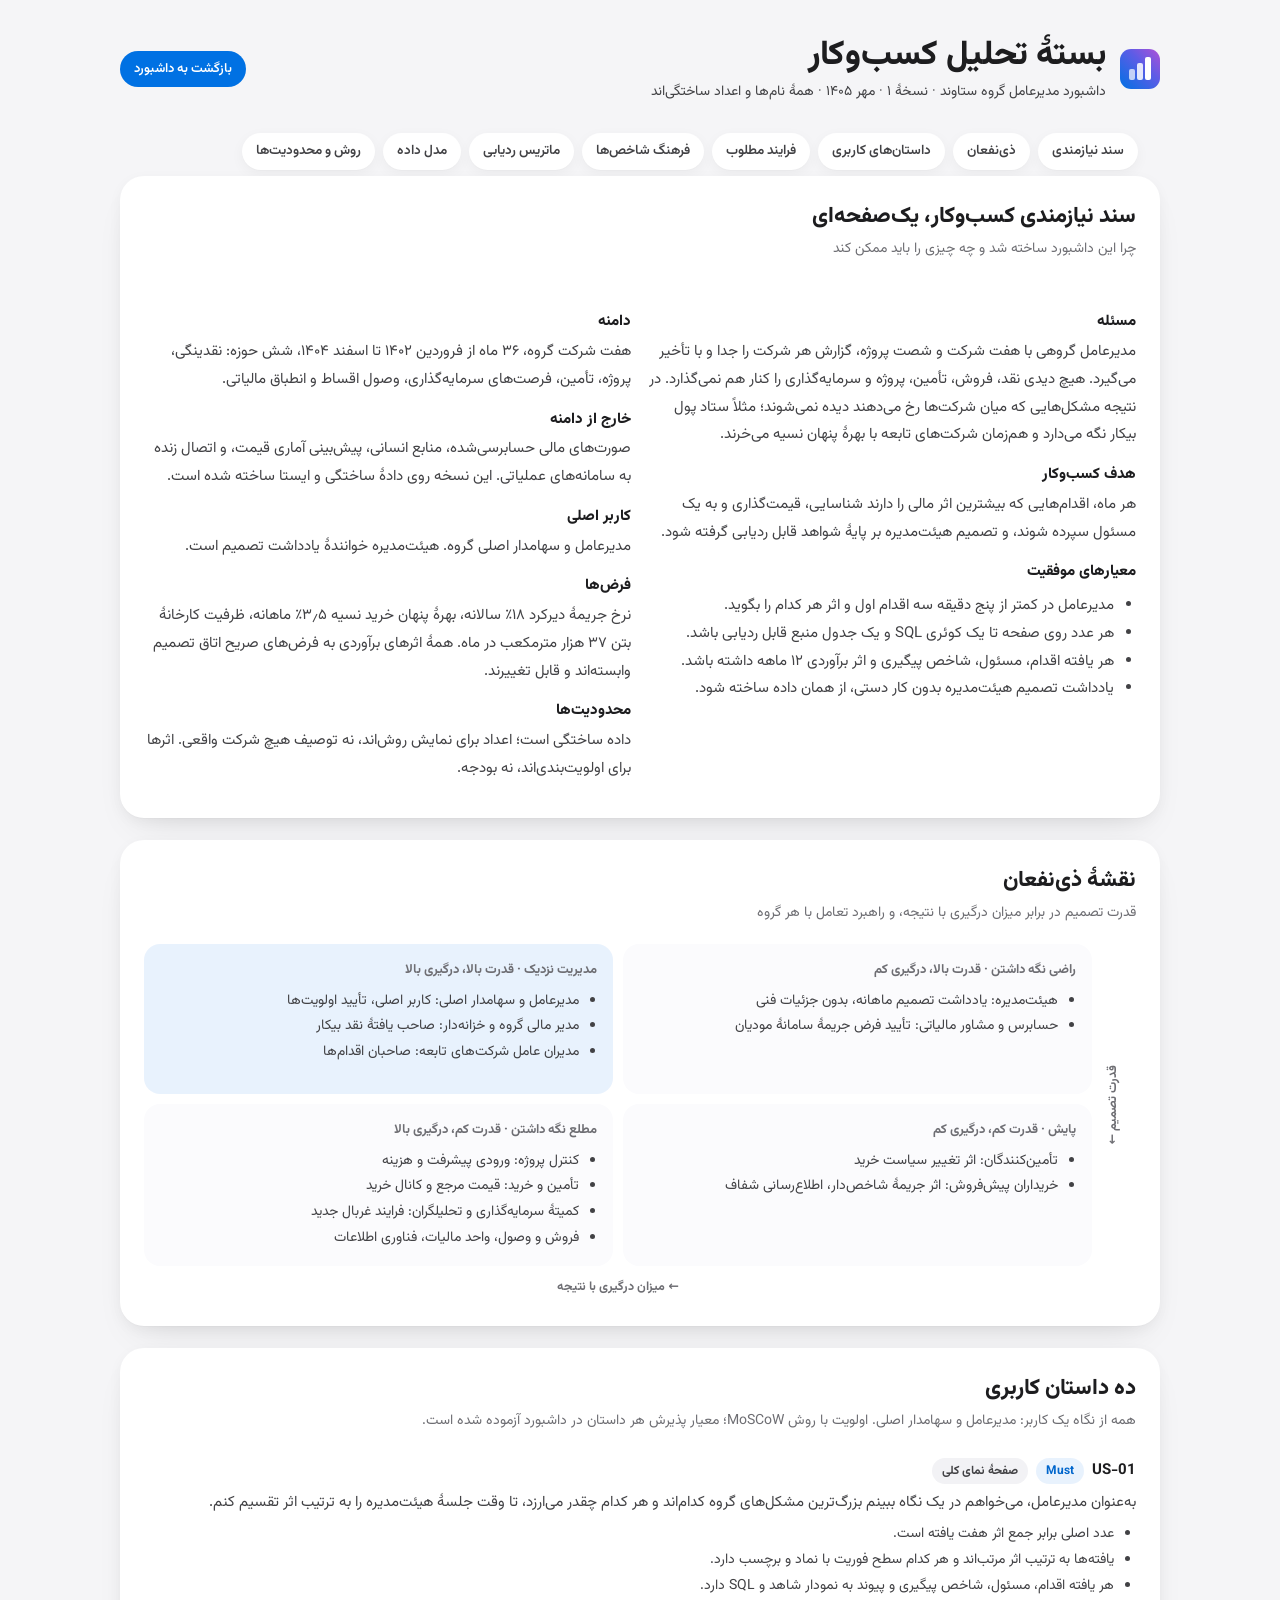
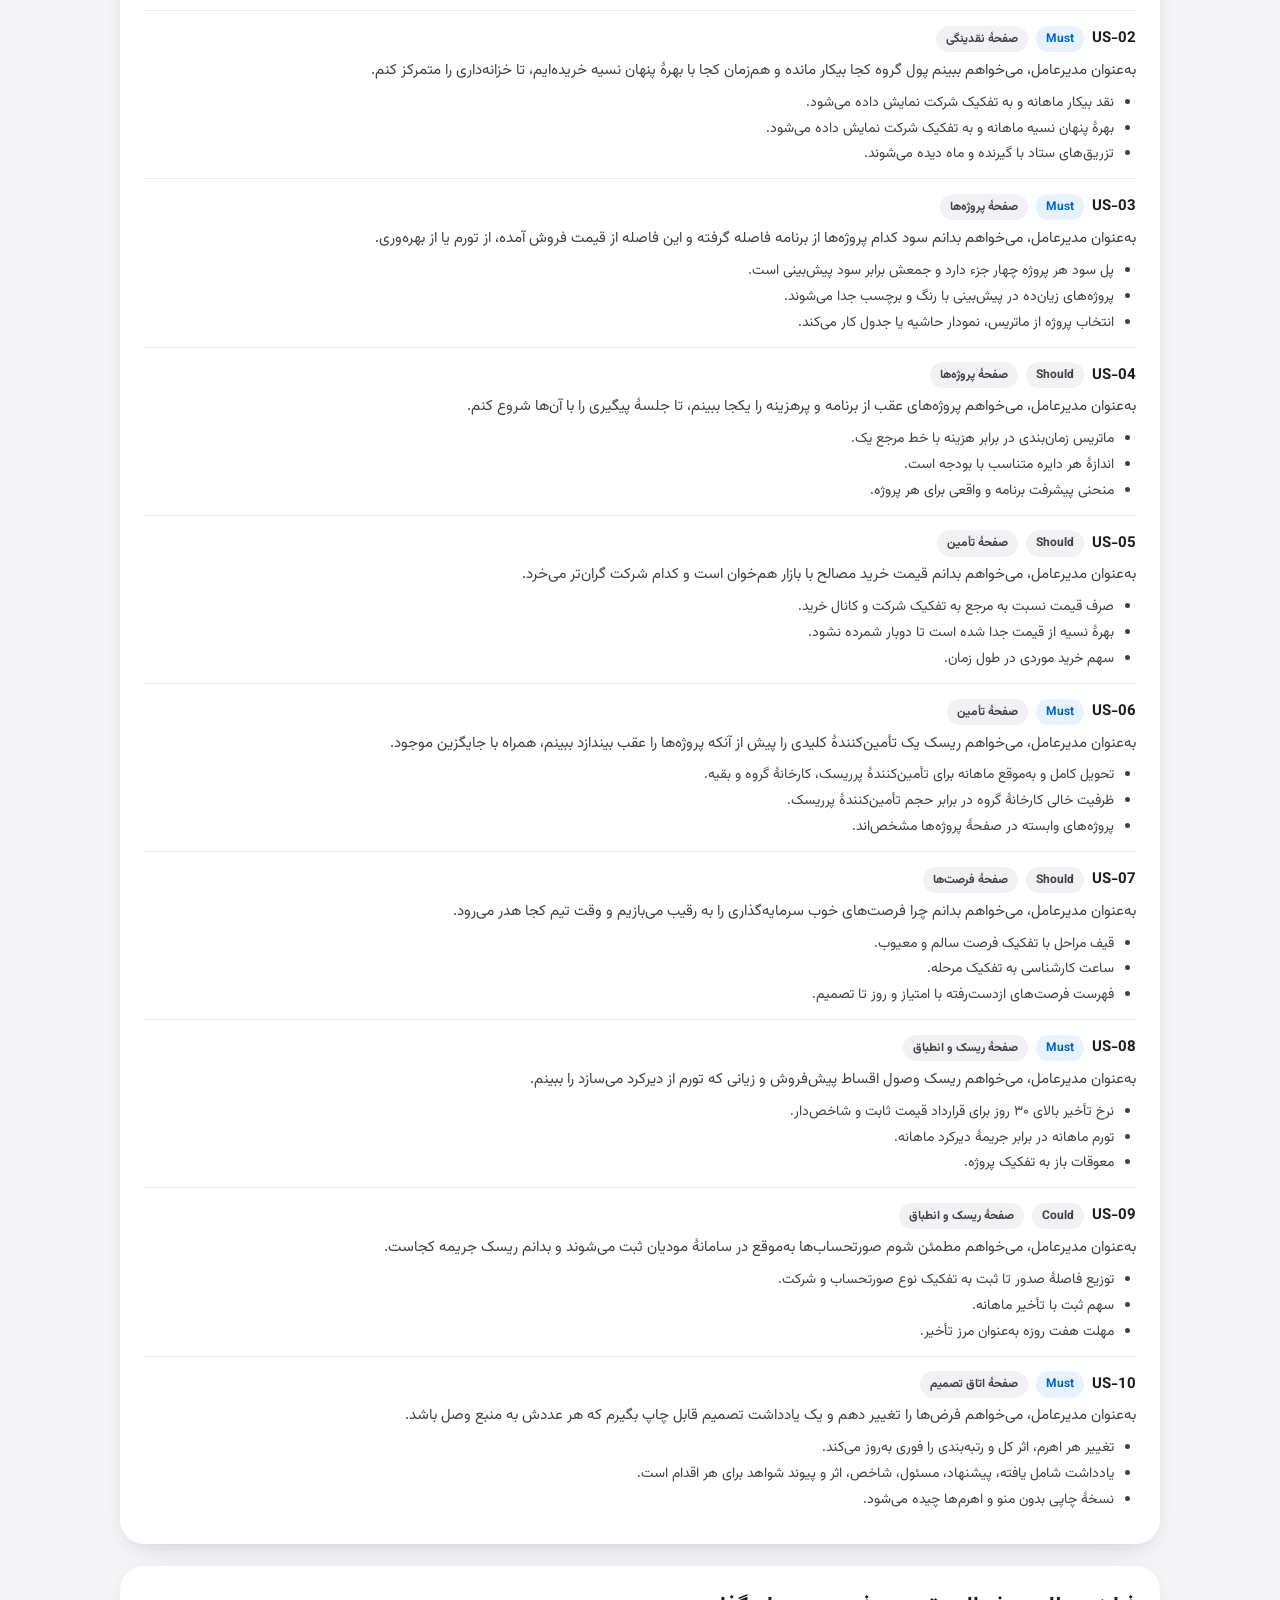
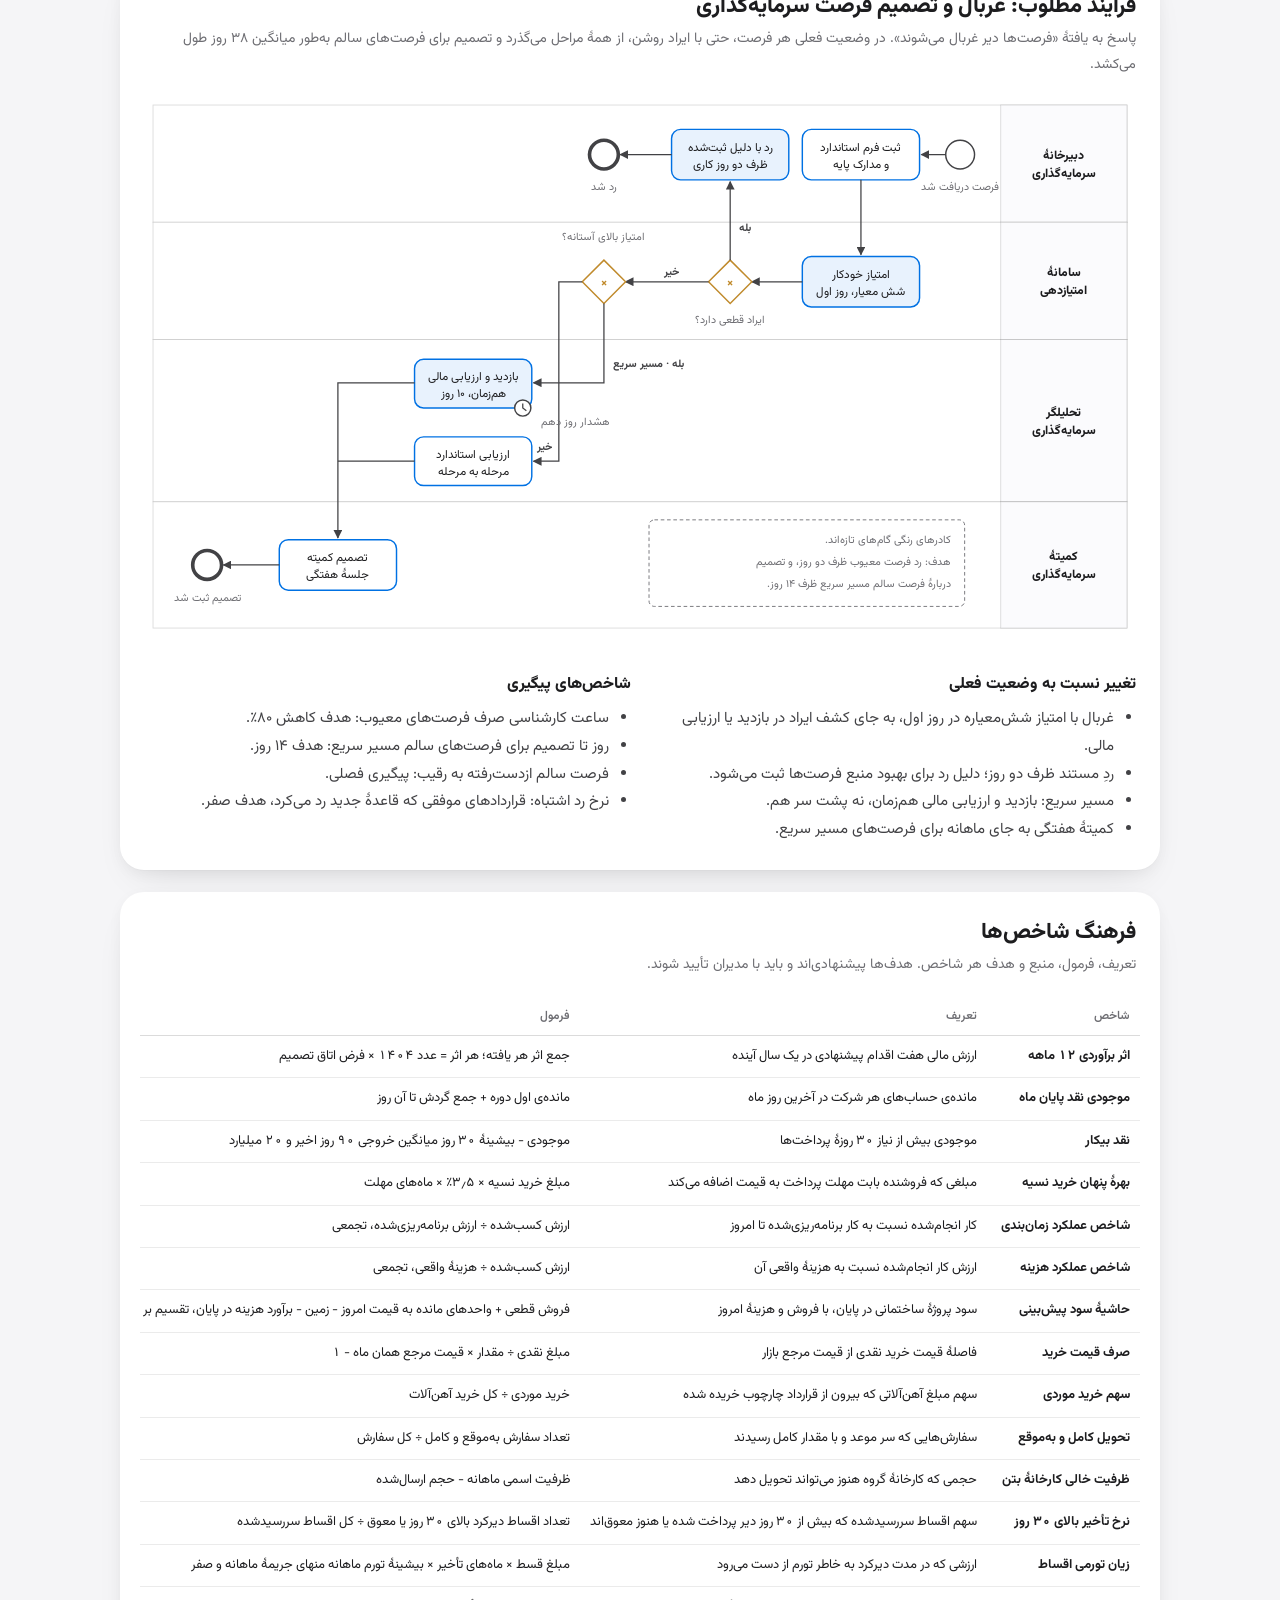
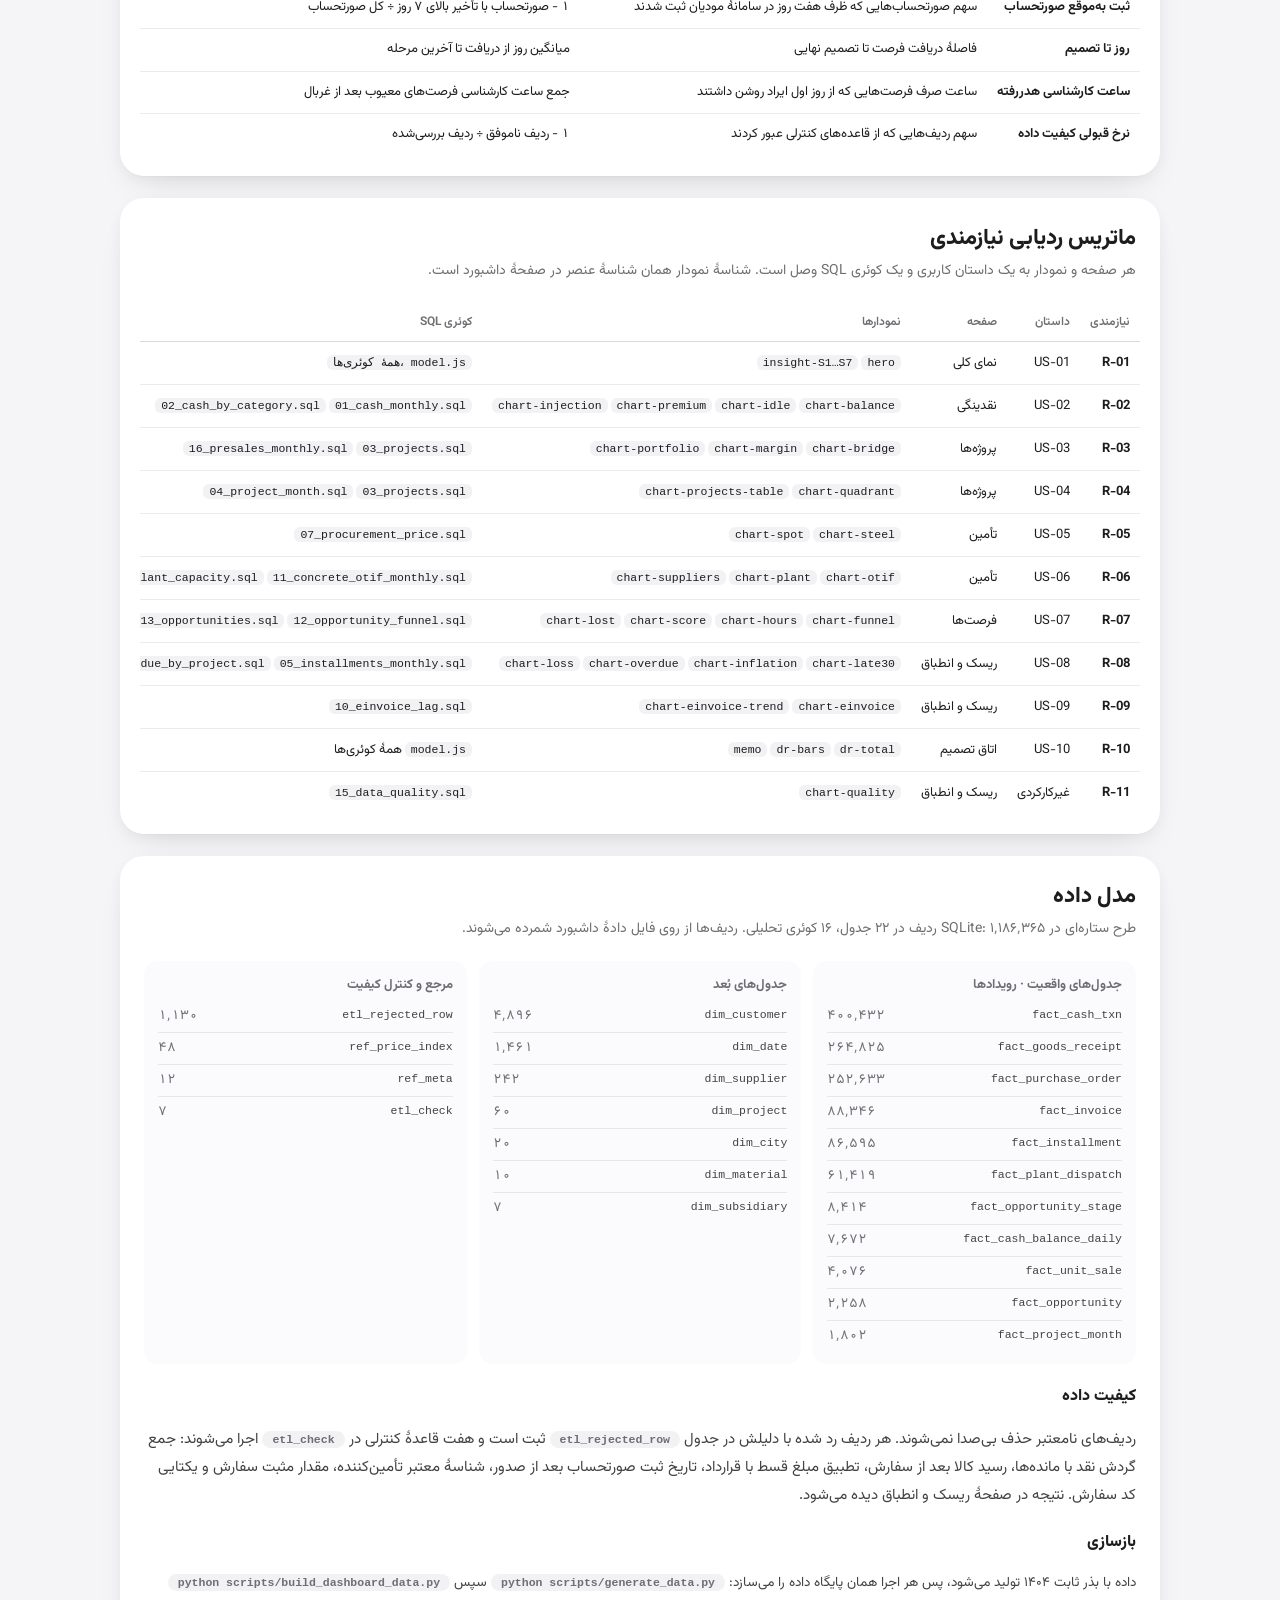
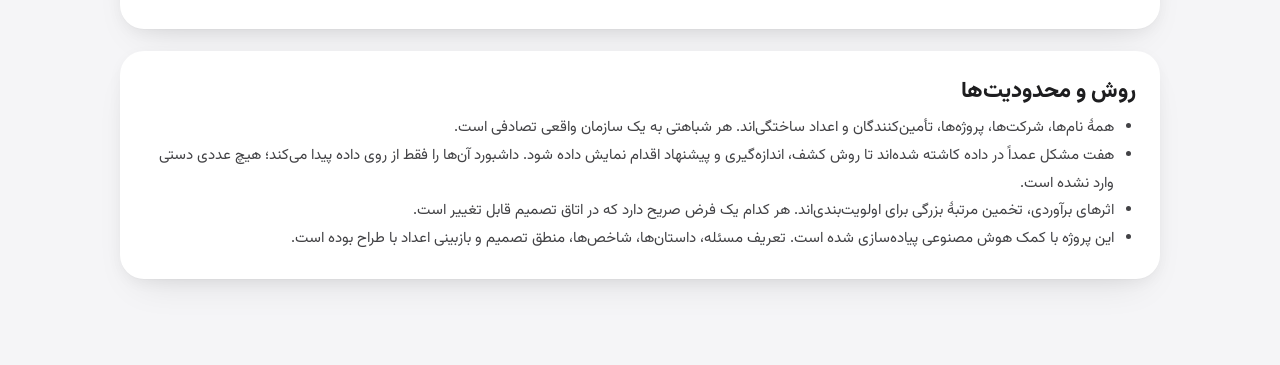
==== docs/index.html @ 2791434b "Add the Setavand CEO decision dashboard, BA pack and data pipeline A Persian executive dashboard for" ====
<!doctype html>
<html lang="fa" dir="rtl">
<head>
  <meta charset="utf-8">
  <meta name="viewport" content="width=device-width, initial-scale=1, viewport-fit=cover">
  <title>بستهٔ تحلیل کسب‌وکار ستاوند</title>
  <meta name="description" content="سند نیازمندی، نقشهٔ ذی‌نفعان، داستان‌های کاربری، فرایند مطلوب، فرهنگ شاخص‌ها و ماتریس ردیابی داشبورد مدیرعامل ستاوند. همهٔ داده‌ها ساختگی‌اند.">
  <link rel="icon" href="../assets/img/mark.svg" type="image/svg+xml">
  <link rel="preload" href="../assets/fonts/Vazirmatn.woff2" as="font" type="font/woff2" crossorigin>
  <link rel="stylesheet" href="../assets/css/app.css">
  <script>
    try { var t = localStorage.getItem("setavand-theme"); if (t === "light" || t === "dark") document.documentElement.setAttribute("data-theme", t); } catch (e) {}
  </script>
  <style>
    .doc { max-width: 1080px; margin: 0 auto; padding: 32px 20px 64px; }
    .doc-top { display: flex; align-items: center; gap: 14px; margin-bottom: 28px; }
    .doc-top .brand-mark { width: 40px; height: 40px; flex: none; }
    .doc-top h1 { margin: 0; font-size: clamp(24px, 4vw, 34px); font-weight: 800; line-height: 1.4; }
    .doc-top p { margin: 0; color: var(--ink-3); font-size: 14px; }
    .doc-top .btn { margin-inline-start: auto; }
    .toc { display: flex; flex-wrap: wrap; gap: 8px; margin: 0 0 28px; padding: 0; list-style: none; }
    .toc a { display: inline-block; padding: 6px 14px; border-radius: 999px; background: var(--card); box-shadow: var(--shadow); color: var(--ink-2); font-size: 13.5px; font-weight: 600; }
    .toc a:hover { color: var(--accent-ink); }
    .doc section { margin: 0 0 22px; scroll-margin-top: 20px; }
    .doc h2 { margin: 0 0 4px; font-size: 22px; font-weight: 800; line-height: 1.5; }
    .doc h2 + .sub { margin: 0 0 18px; color: var(--ink-3); font-size: 14px; }
    .doc h3 { margin: 18px 0 6px; font-size: 16px; font-weight: 800; }
    .doc p, .doc li { color: var(--ink-2); }
    .doc ul, .doc ol { padding-inline-start: 22px; margin: 6px 0; }
    .two { display: grid; grid-template-columns: repeat(2, minmax(0, 1fr)); gap: 18px; }
    .brd dt { font-weight: 800; color: var(--ink); margin-top: 12px; }
    .brd dd { margin: 2px 0 0; color: var(--ink-2); }
    .grid2x2 { display: grid; grid-template-columns: 34px repeat(2, minmax(0, 1fr)); grid-template-rows: repeat(2, auto) 30px; gap: 10px; }
    .quad { background: var(--card-2); border-radius: 16px; padding: 14px 16px; min-height: 150px; }
    .quad b { display: block; font-size: 13px; color: var(--ink-3); margin-bottom: 6px; }
    .quad ul { margin: 0; padding-inline-start: 18px; font-size: 14px; }
    .quad.key { background: var(--accent-soft); }
    .axis-y { grid-row: 1 / span 2; writing-mode: vertical-rl; transform: rotate(180deg); text-align: center; color: var(--ink-3); font-size: 12.5px; font-weight: 700; }
    .axis-x { grid-column: 2 / span 2; text-align: center; color: var(--ink-3); font-size: 12.5px; font-weight: 700; }
    .story { border-top: 1px solid var(--hair); padding: 14px 0 10px; }
    .story:first-of-type { border-top: 0; padding-top: 4px; }
    .story-head { display: flex; flex-wrap: wrap; align-items: center; gap: 8px; margin-bottom: 4px; }
    .story-head b { font-size: 15px; }
    .story p { margin: 2px 0 6px; }
    .story ul { font-size: 14px; margin: 0; }
    .tag { font-size: 12px; font-weight: 700; padding: 2px 10px; border-radius: 999px; background: var(--sunken); color: var(--ink-2); }
    .tag.must { background: var(--accent-soft); color: var(--accent-ink); }
    .bpmn-wrap { overflow-x: auto; margin: 0 -8px; padding: 0 8px; }
    .bpmn { width: 100%; min-width: 860px; height: auto; display: block; direction: ltr; }
    .bpmn text { font-family: inherit; fill: var(--ink); font-size: 13px; }
    .bpmn .lane { fill: var(--card); stroke: var(--hair-strong); }
    .bpmn .lane-h { fill: var(--card-2); stroke: var(--hair-strong); }
    .bpmn .lane-t { font-weight: 800; font-size: 13.5px; }
    .bpmn .task { fill: var(--card); stroke: var(--c1); stroke-width: 1.6; }
    .bpmn .task.new { fill: var(--accent-soft); }
    .bpmn .gw { fill: var(--card); stroke: var(--c2); stroke-width: 1.6; }
    .bpmn .ev { fill: var(--card); stroke: var(--ink-2); stroke-width: 1.6; }
    .bpmn .ev.end { stroke-width: 4; }
    .bpmn .flow { fill: none; stroke: var(--ink-2); stroke-width: 1.4; }
    .bpmn .note { fill: none; stroke: var(--ink-3); stroke-dasharray: 4 3; }
    .bpmn .small { font-size: 12px; fill: var(--ink-3); }
    .bpmn .lab { font-size: 12px; font-weight: 700; fill: var(--ink-2); }
    .kpi-table td { white-space: normal; vertical-align: top; line-height: 1.8; min-width: 120px; }
    .kpi-table td:first-child { font-weight: 700; min-width: 150px; }
    .kpi-table code, .trace code { font-family: ui-monospace, "SF Mono", Consolas, monospace; font-size: 11.5px; direction: ltr; unicode-bidi: isolate; background: var(--sunken); padding: 1px 6px; border-radius: 6px; white-space: nowrap; }
    .trace td { white-space: normal; vertical-align: top; }
    .model { display: grid; grid-template-columns: repeat(3, minmax(0, 1fr)); gap: 12px; }
    .model .box { background: var(--card-2); border-radius: 14px; padding: 12px 14px; }
    .model .box b { display: block; font-size: 13px; color: var(--ink-3); margin-bottom: 4px; }
    .model .box ul { list-style: none; margin: 0; padding: 0; font-size: 13.5px; }
    .model .box li { display: flex; justify-content: space-between; gap: 10px; border-bottom: 1px solid var(--hair); padding: 3px 0; }
    .model .box li:last-child { border-bottom: 0; }
    .model .box code { font-family: ui-monospace, Consolas, monospace; font-size: 11.5px; direction: ltr; }
    .model .box span { font-variant-numeric: tabular-nums; color: var(--ink-3); }
    .note-line { font-size: 13.5px; color: var(--ink-3); }
    @media (max-width: 760px) {
      .two, .model { grid-template-columns: minmax(0, 1fr); }
      .doc { padding: 20px 16px 48px; }
      .doc-top { flex-wrap: wrap; }
      .doc-top .btn { margin-inline-start: 0; }
    }
    @media print { .toc, .doc-top .btn { display: none; } .card { box-shadow: none; border: 1px solid #ddd; } }
  </style>
</head>
<body>
<main class="doc">
  <header class="doc-top">
    <svg class="brand-mark" viewBox="0 0 40 40" aria-hidden="true"><defs><linearGradient id="bm" x1="0" y1="1" x2="1" y2="0"><stop offset="0" stop-color="#0071e3"/><stop offset=".6" stop-color="#5e5ce6"/><stop offset="1" stop-color="#b051d6"/></linearGradient></defs><rect width="40" height="40" rx="11" fill="url(#bm)"/><rect x="9" y="20" width="6" height="11" rx="2" fill="#fff" opacity=".7"/><rect x="17" y="14" width="6" height="17" rx="2" fill="#fff" opacity=".85"/><rect x="25" y="8" width="6" height="23" rx="2" fill="#fff"/></svg>
    <div>
      <h1>بستهٔ تحلیل کسب‌وکار</h1>
      <p>داشبورد مدیرعامل گروه ستاوند · نسخهٔ ۱ · مهر ۱۴۰۵ · همهٔ نام‌ها و اعداد ساختگی‌اند</p>
    </div>
    <a class="btn primary" href="../">بازگشت به داشبورد</a>
  </header>

  <ul class="toc">
    <li><a href="#brd">سند نیازمندی</a></li>
    <li><a href="#stakeholders">ذی‌نفعان</a></li>
    <li><a href="#stories">داستان‌های کاربری</a></li>
    <li><a href="#bpmn">فرایند مطلوب</a></li>
    <li><a href="#kpis">فرهنگ شاخص‌ها</a></li>
    <li><a href="#trace">ماتریس ردیابی</a></li>
    <li><a href="#data">مدل داده</a></li>
    <li><a href="#method">روش و محدودیت‌ها</a></li>
  </ul>

  <!-- 1. BRD -->
  <section id="brd" class="card">
    <h2>سند نیازمندی کسب‌وکار، یک‌صفحه‌ای</h2>
    <p class="sub">چرا این داشبورد ساخته شد و چه چیزی را باید ممکن کند</p>
    <div class="two">
      <dl class="brd">
        <dt>مسئله</dt>
        <dd>مدیرعامل گروهی با هفت شرکت و شصت پروژه، گزارش هر شرکت را جدا و با تأخیر می‌گیرد. هیچ دیدی نقد، فروش، تأمین، پروژه و سرمایه‌گذاری را کنار هم نمی‌گذارد. در نتیجه مشکل‌هایی که میان شرکت‌ها رخ می‌دهند دیده نمی‌شوند؛ مثلاً ستاد پول بیکار نگه می‌دارد و هم‌زمان شرکت‌های تابعه با بهرهٔ پنهان نسیه می‌خرند.</dd>
        <dt>هدف کسب‌وکار</dt>
        <dd>هر ماه، اقدام‌هایی که بیشترین اثر مالی را دارند شناسایی، قیمت‌گذاری و به یک مسئول سپرده شوند، و تصمیم هیئت‌مدیره بر پایهٔ شواهد قابل ردیابی گرفته شود.</dd>
        <dt>معیارهای موفقیت</dt>
        <dd><ul>
          <li>مدیرعامل در کمتر از پنج دقیقه سه اقدام اول و اثر هر کدام را بگوید.</li>
          <li>هر عدد روی صفحه تا یک کوئری SQL و یک جدول منبع قابل ردیابی باشد.</li>
          <li>هر یافته اقدام، مسئول، شاخص پیگیری و اثر برآوردی ۱۲ ماهه داشته باشد.</li>
          <li>یادداشت تصمیم هیئت‌مدیره بدون کار دستی، از همان داده ساخته شود.</li>
        </ul></dd>
      </dl>
      <dl class="brd">
        <dt>دامنه</dt>
        <dd>هفت شرکت گروه، ۳۶ ماه از فروردین ۱۴۰۲ تا اسفند ۱۴۰۴، شش حوزه: نقدینگی، پروژه، تأمین، فرصت‌های سرمایه‌گذاری، وصول اقساط و انطباق مالیاتی.</dd>
        <dt>خارج از دامنه</dt>
        <dd>صورت‌های مالی حسابرسی‌شده، منابع انسانی، پیش‌بینی آماری قیمت، و اتصال زنده به سامانه‌های عملیاتی. این نسخه روی دادهٔ ساختگی و ایستا ساخته شده است.</dd>
        <dt>کاربر اصلی</dt>
        <dd>مدیرعامل و سهامدار اصلی گروه. هیئت‌مدیره خوانندهٔ یادداشت تصمیم است.</dd>
        <dt>فرض‌ها</dt>
        <dd>نرخ جریمهٔ دیرکرد ۱۸٪ سالانه، بهرهٔ پنهان خرید نسیه ۳٫۵٪ ماهانه، ظرفیت کارخانهٔ بتن ۳۷ هزار مترمکعب در ماه. همهٔ اثرهای برآوردی به فرض‌های صریح اتاق تصمیم وابسته‌اند و قابل تغییرند.</dd>
        <dt>محدودیت‌ها</dt>
        <dd>داده ساختگی است؛ اعداد برای نمایش روش‌اند، نه توصیف هیچ شرکت واقعی. اثرها برای اولویت‌بندی‌اند، نه بودجه.</dd>
      </dl>
    </div>
  </section>

  <!-- 2. stakeholders -->
  <section id="stakeholders" class="card">
    <h2>نقشهٔ ذی‌نفعان</h2>
    <p class="sub">قدرت تصمیم در برابر میزان درگیری با نتیجه، و راهبرد تعامل با هر گروه</p>
    <div class="grid2x2">
      <div class="axis-y">قدرت تصمیم ←</div>
      <div class="quad"><b>راضی نگه داشتن · قدرت بالا، درگیری کم</b><ul><li>هیئت‌مدیره: یادداشت تصمیم ماهانه، بدون جزئیات فنی</li><li>حسابرس و مشاور مالیاتی: تأیید فرض جریمهٔ سامانهٔ مودیان</li></ul></div>
      <div class="quad key"><b>مدیریت نزدیک · قدرت بالا، درگیری بالا</b><ul><li>مدیرعامل و سهامدار اصلی: کاربر اصلی، تأیید اولویت‌ها</li><li>مدیر مالی گروه و خزانه‌دار: صاحب یافتهٔ نقد بیکار</li><li>مدیران عامل شرکت‌های تابعه: صاحبان اقدام‌ها</li></ul></div>
      <div class="quad"><b>پایش · قدرت کم، درگیری کم</b><ul><li>تأمین‌کنندگان: اثر تغییر سیاست خرید</li><li>خریداران پیش‌فروش: اثر جریمهٔ شاخص‌دار، اطلاع‌رسانی شفاف</li></ul></div>
      <div class="quad"><b>مطلع نگه داشتن · قدرت کم، درگیری بالا</b><ul><li>کنترل پروژه: ورودی پیشرفت و هزینه</li><li>تأمین و خرید: قیمت مرجع و کانال خرید</li><li>کمیتهٔ سرمایه‌گذاری و تحلیلگران: فرایند غربال جدید</li><li>فروش و وصول، واحد مالیات، فناوری اطلاعات</li></ul></div>
      <div></div>
      <div class="axis-x">← میزان درگیری با نتیجه</div>
    </div>
  </section>

  <!-- 3. stories -->
  <section id="stories" class="card">
    <h2>ده داستان کاربری</h2>
    <p class="sub">همه از نگاه یک کاربر: مدیرعامل و سهامدار اصلی. اولویت با روش MoSCoW؛ معیار پذیرش هر داستان در داشبورد آزموده شده است.</p>
    <div id="story-list"></div>
  </section>

  <!-- 4. BPMN -->
  <section id="bpmn" class="card">
    <h2>فرایند مطلوب: غربال و تصمیم فرصت سرمایه‌گذاری</h2>
    <p class="sub">پاسخ به یافتهٔ «فرصت‌ها دیر غربال می‌شوند». در وضعیت فعلی هر فرصت، حتی با ایراد روشن، از همهٔ مراحل می‌گذرد و تصمیم برای فرصت‌های سالم به‌طور میانگین ۳۸ روز طول می‌کشد.</p>
    <div class="bpmn-wrap">
      <svg class="bpmn" viewBox="0 0 1100 600" role="img" aria-label="نمودار فرایند مطلوب غربال فرصت سرمایه‌گذاری با چهار مسیر">
        <defs><marker id="arr" viewBox="0 0 10 10" refX="9" refY="5" markerWidth="7" markerHeight="7" orient="auto-start-reverse"><path d="M0,0L10,5L0,10z" style="fill:var(--ink-2)"/></marker></defs>
        <!-- lanes -->
        <rect class="lane" x="10" y="10" width="1080" height="130"/><rect class="lane-h" x="950" y="10" width="140" height="130"/>
        <rect class="lane" x="10" y="140" width="1080" height="130"/><rect class="lane-h" x="950" y="140" width="140" height="130"/>
        <rect class="lane" x="10" y="270" width="1080" height="180"/><rect class="lane-h" x="950" y="270" width="140" height="180"/>
        <rect class="lane" x="10" y="450" width="1080" height="140"/><rect class="lane-h" x="950" y="450" width="140" height="140"/>
        <text class="lane-t" x="1020" y="70" text-anchor="middle" direction="rtl">دبیرخانهٔ</text><text class="lane-t" x="1020" y="90" text-anchor="middle" direction="rtl">سرمایه‌گذاری</text>
        <text class="lane-t" x="1020" y="200" text-anchor="middle" direction="rtl">سامانهٔ</text><text class="lane-t" x="1020" y="220" text-anchor="middle" direction="rtl">امتیازدهی</text>
        <text class="lane-t" x="1020" y="355" text-anchor="middle" direction="rtl">تحلیلگر</text><text class="lane-t" x="1020" y="375" text-anchor="middle" direction="rtl">سرمایه‌گذاری</text>
        <text class="lane-t" x="1020" y="515" text-anchor="middle" direction="rtl">کمیتهٔ</text><text class="lane-t" x="1020" y="535" text-anchor="middle" direction="rtl">سرمایه‌گذاری</text>
        <!-- start -->
        <circle class="ev" cx="905" cy="65" r="16"/>
        <text class="small" x="905" y="104" text-anchor="middle" direction="rtl">فرصت دریافت شد</text>
        <path class="flow" d="M889,65H862" marker-end="url(#arr)"/>
        <!-- T1 -->
        <rect class="task" x="730" y="37" width="130" height="56" rx="10"/>
        <text x="795" y="61" text-anchor="middle" direction="rtl">ثبت فرم استاندارد</text><text x="795" y="80" text-anchor="middle" direction="rtl">و مدارک پایه</text>
        <path class="flow" d="M795,93V176" marker-end="url(#arr)"/>
        <!-- T2 -->
        <rect class="task new" x="730" y="178" width="130" height="56" rx="10"/>
        <text x="795" y="202" text-anchor="middle" direction="rtl">امتیاز خودکار</text><text x="795" y="221" text-anchor="middle" direction="rtl">شش معیار، روز اول</text>
        <path class="flow" d="M730,206H674" marker-end="url(#arr)"/>
        <!-- G1 -->
        <path class="gw" d="M650,182L674,206L650,230L626,206z"/>
        <text x="650" y="211" text-anchor="middle" font-weight="800" style="fill:var(--c2)">×</text>
        <text class="small" x="650" y="252" text-anchor="middle" direction="rtl">ایراد قطعی دارد؟</text>
        <path class="flow" d="M650,182V95" marker-end="url(#arr)"/><text class="lab" x="660" y="150" direction="rtl" text-anchor="end">بله</text>
        <!-- T3 reject -->
        <rect class="task new" x="585" y="37" width="130" height="56" rx="10"/>
        <text x="650" y="61" text-anchor="middle" direction="rtl">رد با دلیل ثبت‌شده</text><text x="650" y="80" text-anchor="middle" direction="rtl">ظرف دو روز کاری</text>
        <path class="flow" d="M585,65H528" marker-end="url(#arr)"/>
        <circle class="ev end" cx="510" cy="65" r="16"/>
        <text class="small" x="510" y="104" text-anchor="middle" direction="rtl">رد شد</text>
        <!-- G1 no -> G2 -->
        <path class="flow" d="M626,206H534" marker-end="url(#arr)"/><text class="lab" x="585" y="198" text-anchor="middle" direction="rtl">خیر</text>
        <path class="gw" d="M510,182L534,206L510,230L486,206z"/>
        <text x="510" y="211" text-anchor="middle" font-weight="800" style="fill:var(--c2)">×</text>
        <text class="small" x="510" y="160" text-anchor="middle" direction="rtl">امتیاز بالای آستانه؟</text>
        <!-- G2 branches -->
        <path class="flow" d="M510,230V318H432" marker-end="url(#arr)"/><text class="lab" x="520" y="300" direction="rtl" text-anchor="end">بله · مسیر سریع</text>
        <path class="flow" d="M486,206H460V405H432" marker-end="url(#arr)"/><text class="lab" x="452" y="392" direction="rtl" text-anchor="start">خیر</text>
        <!-- fast / standard tasks -->
        <rect class="task new" x="300" y="292" width="130" height="54" rx="10"/>
        <text x="365" y="315" text-anchor="middle" direction="rtl">بازدید و ارزیابی مالی</text><text x="365" y="334" text-anchor="middle" direction="rtl">هم‌زمان، ۱۰ روز</text>
        <circle class="ev" cx="420" cy="346" r="9"/><path d="M420,341V346L424,349" style="fill:none;stroke:var(--ink-2);stroke-width:1.4"/>
        <text class="small" x="440" y="365" direction="rtl" text-anchor="end">هشدار روز دهم</text>
        <rect class="task" x="300" y="378" width="130" height="54" rx="10"/>
        <text x="365" y="401" text-anchor="middle" direction="rtl">ارزیابی استاندارد</text><text x="365" y="420" text-anchor="middle" direction="rtl">مرحله به مرحله</text>
        <path class="flow" d="M300,318H215V490" marker-end="url(#arr)"/>
        <path class="flow" d="M300,405H215"/>
        <!-- committee -->
        <rect class="task" x="150" y="492" width="130" height="56" rx="10"/>
        <text x="215" y="516" text-anchor="middle" direction="rtl">تصمیم کمیته</text><text x="215" y="535" text-anchor="middle" direction="rtl">جلسهٔ هفتگی</text>
        <path class="flow" d="M150,520H88" marker-end="url(#arr)"/>
        <circle class="ev end" cx="70" cy="520" r="16"/>
        <text class="small" x="70" y="560" text-anchor="middle" direction="rtl">تصمیم ثبت شد</text>
        <!-- annotation -->
        <rect class="note" x="560" y="470" width="350" height="96" rx="6"/>
        <text class="small" x="895" y="496" direction="rtl" text-anchor="start">کادرهای رنگی گام‌های تازه‌اند.</text>
        <text class="small" x="895" y="520" direction="rtl" text-anchor="start">هدف: رد فرصت معیوب ظرف دو روز، و تصمیم</text>
        <text class="small" x="895" y="544" direction="rtl" text-anchor="start">دربارهٔ فرصت سالم مسیر سریع ظرف ۱۴ روز.</text>
      </svg>
    </div>
    <div class="two" style="margin-top:14px">
      <div>
        <h3>تغییر نسبت به وضعیت فعلی</h3>
        <ul>
          <li>غربال با امتیاز شش‌معیاره در روز اول، به جای کشف ایراد در بازدید یا ارزیابی مالی.</li>
          <li>ردِ مستند ظرف دو روز؛ دلیل رد برای بهبود منبع فرصت‌ها ثبت می‌شود.</li>
          <li>مسیر سریع: بازدید و ارزیابی مالی هم‌زمان، نه پشت سر هم.</li>
          <li>کمیتهٔ هفتگی به جای ماهانه برای فرصت‌های مسیر سریع.</li>
        </ul>
      </div>
      <div>
        <h3>شاخص‌های پیگیری</h3>
        <ul>
          <li>ساعت کارشناسی صرف فرصت‌های معیوب: هدف کاهش ۸۰٪.</li>
          <li>روز تا تصمیم برای فرصت‌های سالم مسیر سریع: هدف ۱۴ روز.</li>
          <li>فرصت سالم ازدست‌رفته به رقیب: پیگیری فصلی.</li>
          <li>نرخ رد اشتباه: قراردادهای موفقی که قاعدهٔ جدید رد می‌کرد، هدف صفر.</li>
        </ul>
      </div>
    </div>
  </section>

  <!-- 5. KPI dictionary -->
  <section id="kpis" class="card">
    <h2>فرهنگ شاخص‌ها</h2>
    <p class="sub">تعریف، فرمول، منبع و هدف هر شاخص. هدف‌ها پیشنهادی‌اند و باید با مدیران تأیید شوند.</p>
    <div class="table-wrap"><table class="data kpi-table" id="kpi-table"></table></div>
  </section>

  <!-- 6. trace -->
  <section id="trace" class="card">
    <h2>ماتریس ردیابی نیازمندی</h2>
    <p class="sub">هر صفحه و نمودار به یک داستان کاربری و یک کوئری SQL وصل است. شناسهٔ نمودار همان شناسهٔ عنصر در صفحهٔ داشبورد است.</p>
    <div class="table-wrap"><table class="data trace" id="trace-table"></table></div>
  </section>

  <!-- 7. data -->
  <section id="data" class="card">
    <h2>مدل داده</h2>
    <p class="sub" id="data-sub">طرح ستاره‌ای در SQLite. ردیف‌ها از روی فایل دادهٔ داشبورد شمرده می‌شوند.</p>
    <div class="model" id="model"></div>
    <h3>کیفیت داده</h3>
    <p>ردیف‌های نامعتبر حذف بی‌صدا نمی‌شوند. هر ردیف رد شده با دلیلش در جدول <code class="chip ltr">etl_rejected_row</code> ثبت است و هفت قاعدهٔ کنترلی در <code class="chip ltr">etl_check</code> اجرا می‌شوند: جمع گردش نقد با مانده‌ها، رسید کالا بعد از سفارش، تطبیق مبلغ قسط با قرارداد، تاریخ ثبت صورتحساب بعد از صدور، شناسهٔ معتبر تأمین‌کننده، مقدار مثبت سفارش و یکتایی کد سفارش. نتیجه در صفحهٔ ریسک و انطباق دیده می‌شود.</p>
    <h3>بازسازی</h3>
    <p class="note-line">داده با بذر ثابت ۱۴۰۴ تولید می‌شود، پس هر اجرا همان پایگاه داده را می‌سازد: <code class="chip ltr">python scripts/generate_data.py</code> سپس <code class="chip ltr">python scripts/build_dashboard_data.py</code></p>
  </section>

  <section id="method" class="card">
    <h2>روش و محدودیت‌ها</h2>
    <ul>
      <li>همهٔ نام‌ها، شرکت‌ها، پروژه‌ها، تأمین‌کنندگان و اعداد ساختگی‌اند. هر شباهتی به یک سازمان واقعی تصادفی است.</li>
      <li>هفت مشکل عمداً در داده کاشته شده‌اند تا روش کشف، اندازه‌گیری و پیشنهاد اقدام نمایش داده شود. داشبورد آن‌ها را فقط از روی داده پیدا می‌کند؛ هیچ عددی دستی وارد نشده است.</li>
      <li>اثرهای برآوردی، تخمین مرتبهٔ بزرگی برای اولویت‌بندی‌اند. هر کدام یک فرض صریح دارد که در اتاق تصمیم قابل تغییر است.</li>
      <li>این پروژه با کمک هوش مصنوعی پیاده‌سازی شده است. تعریف مسئله، داستان‌ها، شاخص‌ها، منطق تصمیم و بازبینی اعداد با طراح بوده است.</li>
    </ul>
  </section>
</main>

<script>
(function () {
  "use strict";
  const fa = (v) => new Intl.NumberFormat("fa-IR").format(v);
  const STORIES = [
    { id: "US-01", pr: "Must", page: "نمای کلی", text: "می‌خواهم در یک نگاه ببینم بزرگ‌ترین مشکل‌های گروه کدام‌اند و هر کدام چقدر می‌ارزد، تا وقت جلسهٔ هیئت‌مدیره را به ترتیب اثر تقسیم کنم.",
      ac: ["عدد اصلی برابر جمع اثر هفت یافته است.", "یافته‌ها به ترتیب اثر مرتب‌اند و هر کدام سطح فوریت با نماد و برچسب دارد.", "هر یافته اقدام، مسئول، شاخص پیگیری و پیوند به نمودار شاهد و SQL دارد."] },
    { id: "US-02", pr: "Must", page: "نقدینگی", text: "می‌خواهم ببینم پول گروه کجا بیکار مانده و هم‌زمان کجا با بهرهٔ پنهان نسیه خریده‌ایم، تا خزانه‌داری را متمرکز کنم.",
      ac: ["نقد بیکار ماهانه و به تفکیک شرکت نمایش داده می‌شود.", "بهرهٔ پنهان نسیه ماهانه و به تفکیک شرکت نمایش داده می‌شود.", "تزریق‌های ستاد با گیرنده و ماه دیده می‌شوند."] },
    { id: "US-03", pr: "Must", page: "پروژه‌ها", text: "می‌خواهم بدانم سود کدام پروژه‌ها از برنامه فاصله گرفته و این فاصله از قیمت فروش آمده، از تورم یا از بهره‌وری.",
      ac: ["پل سود هر پروژه چهار جزء دارد و جمعش برابر سود پیش‌بینی است.", "پروژه‌های زیان‌ده در پیش‌بینی با رنگ و برچسب جدا می‌شوند.", "انتخاب پروژه از ماتریس، نمودار حاشیه یا جدول کار می‌کند."] },
    { id: "US-04", pr: "Should", page: "پروژه‌ها", text: "می‌خواهم پروژه‌های عقب از برنامه و پرهزینه را یکجا ببینم، تا جلسهٔ پیگیری را با آن‌ها شروع کنم.",
      ac: ["ماتریس زمان‌بندی در برابر هزینه با خط مرجع یک.", "اندازهٔ هر دایره متناسب با بودجه است.", "منحنی پیشرفت برنامه و واقعی برای هر پروژه."] },
    { id: "US-05", pr: "Should", page: "تأمین", text: "می‌خواهم بدانم قیمت خرید مصالح با بازار هم‌خوان است و کدام شرکت گران‌تر می‌خرد.",
      ac: ["صرف قیمت نسبت به مرجع به تفکیک شرکت و کانال خرید.", "بهرهٔ نسیه از قیمت جدا شده است تا دوبار شمرده نشود.", "سهم خرید موردی در طول زمان."] },
    { id: "US-06", pr: "Must", page: "تأمین", text: "می‌خواهم ریسک یک تأمین‌کنندهٔ کلیدی را پیش از آنکه پروژه‌ها را عقب بیندازد ببینم، همراه با جایگزین موجود.",
      ac: ["تحویل کامل و به‌موقع ماهانه برای تأمین‌کنندهٔ پرریسک، کارخانهٔ گروه و بقیه.", "ظرفیت خالی کارخانهٔ گروه در برابر حجم تأمین‌کنندهٔ پرریسک.", "پروژه‌های وابسته در صفحهٔ پروژه‌ها مشخص‌اند."] },
    { id: "US-07", pr: "Should", page: "فرصت‌ها", text: "می‌خواهم بدانم چرا فرصت‌های خوب سرمایه‌گذاری را به رقیب می‌بازیم و وقت تیم کجا هدر می‌رود.",
      ac: ["قیف مراحل با تفکیک فرصت سالم و معیوب.", "ساعت کارشناسی به تفکیک مرحله.", "فهرست فرصت‌های ازدست‌رفته با امتیاز و روز تا تصمیم."] },
    { id: "US-08", pr: "Must", page: "ریسک و انطباق", text: "می‌خواهم ریسک وصول اقساط پیش‌فروش و زیانی که تورم از دیرکرد می‌سازد را ببینم.",
      ac: ["نرخ تأخیر بالای ۳۰ روز برای قرارداد قیمت ثابت و شاخص‌دار.", "تورم ماهانه در برابر جریمهٔ دیرکرد ماهانه.", "معوقات باز به تفکیک پروژه."] },
    { id: "US-09", pr: "Could", page: "ریسک و انطباق", text: "می‌خواهم مطمئن شوم صورتحساب‌ها به‌موقع در سامانهٔ مودیان ثبت می‌شوند و بدانم ریسک جریمه کجاست.",
      ac: ["توزیع فاصلهٔ صدور تا ثبت به تفکیک نوع صورتحساب و شرکت.", "سهم ثبت با تأخیر ماهانه.", "مهلت هفت روزه به‌عنوان مرز تأخیر."] },
    { id: "US-10", pr: "Must", page: "اتاق تصمیم", text: "می‌خواهم فرض‌ها را تغییر دهم و یک یادداشت تصمیم قابل چاپ بگیرم که هر عددش به منبع وصل باشد.",
      ac: ["تغییر هر اهرم، اثر کل و رتبه‌بندی را فوری به‌روز می‌کند.", "یادداشت شامل یافته، پیشنهاد، مسئول، شاخص، اثر و پیوند شواهد برای هر اقدام است.", "نسخهٔ چاپی بدون منو و اهرم‌ها چیده می‌شود."] },
  ];
  document.getElementById("story-list").innerHTML = STORIES.map((s) => `
    <div class="story">
      <div class="story-head"><b>${s.id}</b><span class="tag ${s.pr === "Must" ? "must" : ""}">${s.pr}</span><span class="tag">صفحهٔ ${s.page}</span></div>
      <p>به‌عنوان مدیرعامل، ${s.text}</p>
      <ul>${s.ac.map((a) => `<li>${a}</li>`).join("")}</ul>
    </div>`).join("");

  const KPIS = [
    ["اثر برآوردی ۱۲ ماهه", "ارزش مالی هفت اقدام پیشنهادی در یک سال آینده", "جمع اثر هر یافته؛ هر اثر = عدد ۱۴۰۴ × فرض اتاق تصمیم", "assets/js/model.js", "—", "مدیرعامل", "ماهانه"],
    ["موجودی نقد پایان ماه", "مانده‌ی حساب‌های هر شرکت در آخرین روز ماه", "مانده‌ی اول دوره + جمع گردش تا آن روز", "01_cash_monthly.sql", "بالای کف ۶۰ میلیارد برای هر شرکت", "خزانه‌دار گروه", "روزانه"],
    ["نقد بیکار", "موجودی بیش از نیاز ۳۰ روزهٔ پرداخت‌ها", "موجودی − بیشینهٔ ۳۰ روز میانگین خروجی ۹۰ روز اخیر و ۲۰ میلیارد", "01_cash_monthly.sql", "زیر ۱۵٪ موجودی گروه", "خزانه‌دار گروه", "هفتگی"],
    ["بهرهٔ پنهان خرید نسیه", "مبلغی که فروشنده بابت مهلت پرداخت به قیمت اضافه می‌کند", "مبلغ خرید نسیه × ۳٫۵٪ × ماه‌های مهلت", "01_cash_monthly.sql", "کاهش ۸۰٪", "مدیر مالی شرکت‌ها", "ماهانه"],
    ["شاخص عملکرد زمان‌بندی", "کار انجام‌شده نسبت به کار برنامه‌ریزی‌شده تا امروز", "ارزش کسب‌شده ÷ ارزش برنامه‌ریزی‌شده، تجمعی", "03_projects.sql", "بالای ۰٫۹۵", "کنترل پروژه", "ماهانه"],
    ["شاخص عملکرد هزینه", "ارزش کار انجام‌شده نسبت به هزینهٔ واقعی آن", "ارزش کسب‌شده ÷ هزینهٔ واقعی، تجمعی", "03_projects.sql", "بالای ۰٫۹۵", "کنترل پروژه", "ماهانه"],
    ["حاشیهٔ سود پیش‌بینی", "سود پروژهٔ ساختمانی در پایان، با فروش و هزینهٔ امروز", "فروش قطعی + واحدهای مانده به قیمت امروز − زمین − برآورد هزینه در پایان، تقسیم بر درآمد", "03_projects.sql", "حداکثر ۵ واحد زیر برنامه", "مدیرعامل شرکت مسکن", "ماهانه"],
    ["صرف قیمت خرید", "فاصلهٔ قیمت خرید نقدی از قیمت مرجع بازار", "مبلغ نقدی ÷ مقدار × قیمت مرجع همان ماه − ۱", "07_procurement_price.sql", "زیر ۲٪", "مدیر تأمین گروه", "ماهانه"],
    ["سهم خرید موردی", "سهم مبلغ آهن‌آلاتی که بیرون از قرارداد چارچوب خریده شده", "خرید موردی ÷ کل خرید آهن‌آلات", "07_procurement_price.sql", "زیر ۳۰٪", "مدیر تأمین گروه", "ماهانه"],
    ["تحویل کامل و به‌موقع", "سفارش‌هایی که سر موعد و با مقدار کامل رسیدند", "تعداد سفارش به‌موقع و کامل ÷ کل سفارش", "08_supplier_otif.sql · 11_concrete_otif_monthly.sql", "بالای ۹۰٪", "مدیر تأمین گروه", "هفتگی"],
    ["ظرفیت خالی کارخانهٔ بتن", "حجمی که کارخانهٔ گروه هنوز می‌تواند تحویل دهد", "ظرفیت اسمی ماهانه − حجم ارسال‌شده", "09_plant_capacity.sql", "—", "مدیرعامل شرکت بتن", "ماهانه"],
    ["نرخ تأخیر بالای ۳۰ روز", "سهم اقساط سررسیدشده که بیش از ۳۰ روز دیر پرداخت شده یا هنوز معوق‌اند", "تعداد اقساط دیرکرد بالای ۳۰ روز یا معوق ÷ کل اقساط سررسیدشده", "05_installments_monthly.sql", "زیر ۸٪", "مدیر فروش و وصول", "ماهانه"],
    ["زیان تورمی اقساط", "ارزشی که در مدت دیرکرد به خاطر تورم از دست می‌رود", "مبلغ قسط × ماه‌های تأخیر × بیشینهٔ تورم ماهانه منهای جریمهٔ ماهانه و صفر", "05_installments_monthly.sql", "کاهش ۶۰٪", "مدیر فروش و وصول", "ماهانه"],
    ["ثبت به‌موقع صورتحساب", "سهم صورتحساب‌هایی که ظرف هفت روز در سامانهٔ مودیان ثبت شدند", "۱ − صورتحساب با تأخیر بالای ۷ روز ÷ کل صورتحساب", "10_einvoice_lag.sql", "بالای ۹۸٪", "واحد مالیات", "هفتگی"],
    ["روز تا تصمیم", "فاصلهٔ دریافت فرصت تا تصمیم نهایی", "میانگین روز از دریافت تا آخرین مرحله", "13_opportunities.sql", "۱۴ روز در مسیر سریع", "مدیر سرمایه‌گذاری", "ماهانه"],
    ["ساعت کارشناسی هدررفته", "ساعت صرف فرصت‌هایی که از روز اول ایراد روشن داشتند", "جمع ساعت کارشناسی فرصت‌های معیوب بعد از غربال", "12_opportunity_funnel.sql", "کاهش ۸۰٪", "مدیر سرمایه‌گذاری", "فصلی"],
    ["نرخ قبولی کیفیت داده", "سهم ردیف‌هایی که از قاعده‌های کنترلی عبور کردند", "۱ − ردیف ناموفق ÷ ردیف بررسی‌شده", "15_data_quality.sql", "بالای ۹۹٪", "فناوری اطلاعات و داده", "هر بار بارگذاری"],
  ];
  document.getElementById("kpi-table").innerHTML = "<thead><tr><th>شاخص</th><th>تعریف</th><th>فرمول</th><th>منبع</th><th>هدف پیشنهادی</th><th>مسئول</th><th>تناوب</th></tr></thead><tbody>" +
    KPIS.map((k) => `<tr><td>${k[0]}</td><td>${k[1]}</td><td>${k[2]}</td><td>${k[3].split(" · ").map((x) => `<code>${x}</code>`).join(" ")}</td><td>${k[4]}</td><td>${k[5]}</td><td>${k[6]}</td></tr>`).join("") + "</tbody>";

  const TRACE = [
    ["R-01", "US-01", "نمای کلی", "hero · insight-S1…S7", "همهٔ کوئری‌ها، model.js", "همهٔ یافته‌ها"],
    ["R-02", "US-02", "نقدینگی", "chart-balance · chart-idle · chart-premium · chart-injection", "01_cash_monthly.sql · 02_cash_by_category.sql", "S6"],
    ["R-03", "US-03", "پروژه‌ها", "chart-bridge · chart-margin · chart-portfolio", "03_projects.sql · 16_presales_monthly.sql", "S3"],
    ["R-04", "US-04", "پروژه‌ها", "chart-quadrant · chart-projects-table", "03_projects.sql · 04_project_month.sql", "S3 · S7"],
    ["R-05", "US-05", "تأمین", "chart-steel · chart-spot", "07_procurement_price.sql", "S2"],
    ["R-06", "US-06", "تأمین", "chart-otif · chart-plant · chart-suppliers", "11_concrete_otif_monthly.sql · 09_plant_capacity.sql · 08_supplier_otif.sql", "S7"],
    ["R-07", "US-07", "فرصت‌ها", "chart-funnel · chart-hours · chart-score · chart-lost", "12_opportunity_funnel.sql · 13_opportunities.sql", "S5"],
    ["R-08", "US-08", "ریسک و انطباق", "chart-late30 · chart-inflation · chart-overdue · chart-loss", "05_installments_monthly.sql · 06_overdue_by_project.sql · 14_price_index.sql", "S1"],
    ["R-09", "US-09", "ریسک و انطباق", "chart-einvoice · chart-einvoice-trend", "10_einvoice_lag.sql", "S4"],
    ["R-10", "US-10", "اتاق تصمیم", "dr-total · dr-bars · memo", "model.js · همهٔ کوئری‌ها", "همهٔ یافته‌ها"],
    ["R-11", "غیرکارکردی", "ریسک و انطباق", "chart-quality", "15_data_quality.sql", "—"],
  ];
  document.getElementById("trace-table").innerHTML = "<thead><tr><th>نیازمندی</th><th>داستان</th><th>صفحه</th><th>نمودارها</th><th>کوئری SQL</th><th>یافته</th></tr></thead><tbody>" +
    TRACE.map((t) => `<tr><td><b>${t[0]}</b></td><td>${t[1]}</td><td>${t[2]}</td><td>${t[3].split(" · ").map((x) => `<code>${x}</code>`).join(" ")}</td><td>${t[4].split(" · ").map((x) => (/sql|js/.test(x) ? `<code>${x}</code>` : x)).join(" ")}</td><td>${t[5]}</td></tr>`).join("") + "</tbody>";

  const GROUPS = [
    ["جدول‌های واقعیت · رویدادها", (k) => k.startsWith("fact_")],
    ["جدول‌های بُعد", (k) => k.startsWith("dim_")],
    ["مرجع و کنترل کیفیت", (k) => !k.startsWith("fact_") && !k.startsWith("dim_")],
  ];
  fetch("../data/dashboard.json").then((r) => r.json()).then((d) => {
    const rc = d.meta.row_counts;
    document.getElementById("data-sub").textContent = `طرح ستاره‌ای در SQLite: ${fa(d.meta.total_rows)} ردیف در ${fa(Object.keys(rc).length)} جدول، ${fa(Object.keys(d.marts).length)} کوئری تحلیلی. ردیف‌ها از روی فایل دادهٔ داشبورد شمرده می‌شوند.`;
    document.getElementById("model").innerHTML = GROUPS.map(([title, f]) => `<div class="box"><b>${title}</b><ul>${Object.keys(rc).filter(f).sort((a, b) => rc[b] - rc[a]).map((k) => `<li><code>${k}</code><span>${fa(rc[k])}</span></li>`).join("")}</ul></div>`).join("");
  }).catch(() => {});
})();
</script>
</body>
</html>
---- assets/css/app.css ----
/* Setavand executive dashboard - Apple-style design language, RTL, light & dark. */

@font-face {
  font-family: "Vazirmatn";
  src: url("../fonts/Vazirmatn.woff2") format("woff2-variations"), url("../fonts/Vazirmatn.woff2") format("woff2");
  font-weight: 100 900;
  font-display: swap;
}

:root {
  color-scheme: light;
  --page: #f5f5f7;
  --card: #ffffff;
  --card-2: #fbfbfd;
  --sunken: #f2f2f5;
  --ink: #1d1d1f;
  --ink-2: #424245;
  --ink-3: #6e6e73;
  --ink-4: #86868b;
  --hair: rgba(0, 0, 0, 0.08);
  --hair-strong: rgba(0, 0, 0, 0.14);
  --grid: #ececf0;
  --axis: #d2d2d7;
  --accent: #0071e3;
  --accent-ink: #0066cc;
  --accent-btn: #0071e3;
  --accent-soft: rgba(0, 113, 227, 0.09);
  --seg-bg: rgba(118, 118, 128, 0.12);
  --seg-on: #ffffff;
  --seg-shadow: 0 3px 8px rgba(0, 0, 0, 0.12), 0 3px 1px rgba(0, 0, 0, 0.04);
  --sidebar: rgba(246, 246, 248, 0.78);
  --topbar: rgba(245, 245, 247, 0.78);
  --shadow: 0 1px 1px rgba(0, 0, 0, 0.02), 0 4px 14px rgba(0, 0, 0, 0.045), 0 18px 40px -18px rgba(0, 0, 0, 0.12);
  --shadow-hover: 0 1px 1px rgba(0, 0, 0, 0.03), 0 10px 26px rgba(0, 0, 0, 0.08), 0 28px 60px -24px rgba(0, 0, 0, 0.2);
  --hero-grad: linear-gradient(100deg, #0071e3 0%, #5e5ce6 55%, #b051d6 100%);
  --hero-bg: radial-gradient(120% 140% at 100% 0%, rgba(94, 92, 230, 0.10) 0%, rgba(0, 113, 227, 0.05) 38%, rgba(255, 255, 255, 0) 70%), var(--card);

  /* categorical - validated: scripts/validate_palette.js, light vs #FFFFFF */
  --c1: #0071e3;
  --c2: #c08a2b;
  --c3: #5e5ce6;
  --c4: #1e98ae;
  --c5: #b051d6;
  --plan: #9a9aa0;
  --total: #48484a;
  /* sequential (one hue, light -> dark) */
  --q1: #cfe3fa; --q2: #9cc5f3; --q3: #5a9ee8; --q4: #1f74d6; --q5: #0b4fa3;

  /* status - reserved; always with an icon and a label */
  --good: #1f8a3b;     --good-soft: rgba(31, 138, 59, 0.10);
  --warning: #a35c00;  --warning-soft: rgba(255, 159, 10, 0.14);
  --serious: #c2410c;  --serious-soft: rgba(234, 88, 12, 0.11);
  --critical: #d70015; --critical-soft: rgba(255, 59, 48, 0.10);

  --radius: 24px;
  --radius-md: 18px;
  --radius-sm: 12px;
  --ease: cubic-bezier(0.2, 0.8, 0.2, 1);
  --sidebar-w: 264px;
}

@media (prefers-color-scheme: dark) {
  :root:not([data-theme="light"]) {
    color-scheme: dark;
    --page: #000000; --card: #1c1c1e; --card-2: #232325; --sunken: #2c2c2e;
    --ink: #f5f5f7; --ink-2: #d1d1d6; --ink-3: #a1a1a6; --ink-4: #8e8e93;
    --hair: rgba(255, 255, 255, 0.08); --hair-strong: rgba(255, 255, 255, 0.16);
    --grid: #2c2c2e; --axis: #3a3a3c;
    --accent: #2997ff; --accent-ink: #4aa8ff; --accent-soft: rgba(41, 151, 255, 0.14);
    --seg-bg: rgba(118, 118, 128, 0.24); --seg-on: #636366; --seg-shadow: 0 3px 8px rgba(0, 0, 0, 0.3);
    --sidebar: rgba(22, 22, 24, 0.78); --topbar: rgba(0, 0, 0, 0.72);
    --shadow: 0 0 0 1px rgba(255, 255, 255, 0.06); --shadow-hover: 0 0 0 1px rgba(255, 255, 255, 0.12), 0 20px 50px -20px rgba(0, 0, 0, 0.8);
    --hero-grad: linear-gradient(100deg, #2997ff 0%, #8c89ff 55%, #d27ff5 100%);
    --hero-bg: radial-gradient(120% 140% at 100% 0%, rgba(116, 114, 238, 0.20) 0%, rgba(41, 151, 255, 0.07) 40%, rgba(28, 28, 30, 0) 72%), var(--card);
    /* categorical - validated in dark mode vs #1C1C1E */
    --c1: #2a8bf2; --c2: #ba8732; --c3: #7472ee; --c4: #2a9fb4; --c5: #bb6be0;
    --plan: #7c7c82; --total: #c7c7cc;
    --q1: #16365c; --q2: #1d5293; --q3: #2a74c9; --q4: #5b9ff0; --q5: #a9cdf8;
    --good: #32d74b; --good-soft: rgba(50, 215, 75, 0.14);
    --warning: #ffb340; --warning-soft: rgba(255, 179, 64, 0.15);
    --serious: #ff8a4c; --serious-soft: rgba(255, 138, 76, 0.15);
    --critical: #ff6961; --critical-soft: rgba(255, 105, 97, 0.15);
  }
}
:root[data-theme="dark"] {
  color-scheme: dark;
  --page: #000000; --card: #1c1c1e; --card-2: #232325; --sunken: #2c2c2e;
  --ink: #f5f5f7; --ink-2: #d1d1d6; --ink-3: #a1a1a6; --ink-4: #8e8e93;
  --hair: rgba(255, 255, 255, 0.08); --hair-strong: rgba(255, 255, 255, 0.16);
  --grid: #2c2c2e; --axis: #3a3a3c;
  --accent: #2997ff; --accent-ink: #4aa8ff; --accent-soft: rgba(41, 151, 255, 0.14);
  --seg-bg: rgba(118, 118, 128, 0.24); --seg-on: #636366; --seg-shadow: 0 3px 8px rgba(0, 0, 0, 0.3);
  --sidebar: rgba(22, 22, 24, 0.78); --topbar: rgba(0, 0, 0, 0.72);
  --shadow: 0 0 0 1px rgba(255, 255, 255, 0.06); --shadow-hover: 0 0 0 1px rgba(255, 255, 255, 0.12), 0 20px 50px -20px rgba(0, 0, 0, 0.8);
  --hero-grad: linear-gradient(100deg, #2997ff 0%, #8c89ff 55%, #d27ff5 100%);
  --hero-bg: radial-gradient(120% 140% at 100% 0%, rgba(116, 114, 238, 0.20) 0%, rgba(41, 151, 255, 0.07) 40%, rgba(28, 28, 30, 0) 72%), var(--card);
  --c1: #2a8bf2; --c2: #ba8732; --c3: #7472ee; --c4: #2a9fb4; --c5: #bb6be0;
  --plan: #7c7c82; --total: #c7c7cc;
  --q1: #16365c; --q2: #1d5293; --q3: #2a74c9; --q4: #5b9ff0; --q5: #a9cdf8;
  --good: #32d74b; --good-soft: rgba(50, 215, 75, 0.14);
  --warning: #ffb340; --warning-soft: rgba(255, 179, 64, 0.15);
  --serious: #ff8a4c; --serious-soft: rgba(255, 138, 76, 0.15);
  --critical: #ff6961; --critical-soft: rgba(255, 105, 97, 0.15);
}

*, *::before, *::after { box-sizing: border-box; }
html { -webkit-text-size-adjust: 100%; }
body {
  margin: 0;
  background: var(--page);
  color: var(--ink);
  font-family: "Vazirmatn", system-ui, -apple-system, "Segoe UI", Tahoma, sans-serif;
  font-size: 15px;
  line-height: 1.85;
  -webkit-font-smoothing: antialiased;
  -moz-osx-font-smoothing: grayscale;
  text-rendering: optimizeLegibility;
  transition: background-color 0.4s var(--ease), color 0.4s var(--ease);
}
button, select, input { font: inherit; color: inherit; }
a { color: var(--accent-ink); text-decoration: none; }
::selection { background: var(--accent-soft); }
.num, .tab { font-variant-numeric: tabular-nums; }
.ltr { direction: ltr; unicode-bidi: isolate; }
.sr-only { position: absolute; width: 1px; height: 1px; overflow: hidden; clip: rect(0 0 0 0); white-space: nowrap; }
:focus-visible { outline: 3px solid var(--accent); outline-offset: 2px; border-radius: 8px; }

/* ------------------------------------------------------------------ layout */
.app { display: flex; min-height: 100vh; }
.sidebar {
  position: sticky; top: 0; height: 100vh; width: var(--sidebar-w); flex: 0 0 var(--sidebar-w);
  display: flex; flex-direction: column; gap: 6px;
  padding: 26px 16px 18px;
  background: var(--sidebar);
  -webkit-backdrop-filter: saturate(180%) blur(24px); backdrop-filter: saturate(180%) blur(24px);
  border-left: 1px solid var(--hair);
  z-index: 20;
}
.brand { display: flex; align-items: center; gap: 12px; padding: 0 10px 22px; }
.brand-mark { width: 38px; height: 38px; flex: 0 0 38px; }
.brand-name { font-size: 19px; font-weight: 800; line-height: 1.2; }
.brand-sub { font-size: 12px; color: var(--ink-3); line-height: 1.4; }
.nav { list-style: none; margin: 0; padding: 0; display: flex; flex-direction: column; gap: 2px; }
.nav a {
  display: flex; align-items: center; gap: 12px; height: 42px; padding: 0 12px;
  border-radius: var(--radius-sm); color: var(--ink-2); font-weight: 500; font-size: 14.5px;
  transition: background-color 0.2s var(--ease), color 0.2s var(--ease);
}
.nav a svg { width: 20px; height: 20px; flex: 0 0 20px; stroke: currentColor; fill: none; stroke-width: 1.7; stroke-linecap: round; stroke-linejoin: round; }
.nav a:hover { background: var(--hair); }
.nav a[aria-current="page"] { background: var(--accent-soft); color: var(--accent-ink); font-weight: 700; }
.nav .badge { margin-inline-start: auto; font-size: 11px; font-weight: 700; min-width: 20px; height: 20px; border-radius: 10px; display: grid; place-items: center; background: var(--critical-soft); color: var(--critical); padding: 0 6px; }
.sidebar-foot { margin-top: auto; display: flex; flex-direction: column; gap: 12px; padding: 0 6px; }
.disclaimer { font-size: 12px; line-height: 1.75; color: var(--ink-3); background: var(--sunken); border-radius: var(--radius-sm); padding: 10px 12px; }
.theme-toggle { display: flex; }

.main { flex: 1; min-width: 0; display: flex; flex-direction: column; }
.topbar {
  position: sticky; top: 0; z-index: 15;
  background: var(--topbar);
  -webkit-backdrop-filter: saturate(180%) blur(24px); backdrop-filter: saturate(180%) blur(24px);
  border-bottom: 1px solid transparent;
  transition: border-color 0.3s var(--ease);
}
.topbar.scrolled { border-bottom-color: var(--hair); }
.topbar-inner { max-width: 1360px; margin: 0 auto; padding: 18px 40px 14px; display: flex; align-items: flex-end; gap: 24px; flex-wrap: wrap; }
.title-block { flex: 1 1 360px; min-width: 0; }
.eyebrow { margin: 0; font-size: 13px; font-weight: 600; color: var(--ink-3); }
.page-title { margin: 2px 0 0; font-size: 34px; line-height: 1.3; font-weight: 800; }
.filters { display: flex; align-items: center; gap: 10px; flex-wrap: wrap; }
.content { max-width: 1360px; width: 100%; margin: 0 auto; padding: 12px 40px 56px; }
.page { animation: page-in 0.55s var(--ease) both; }
@keyframes page-in { from { opacity: 0; transform: translateY(10px); } to { opacity: 1; transform: none; } }
.lede { margin: 0 0 22px; max-width: 880px; color: var(--ink-3); font-size: 16px; line-height: 1.9; }
.empty { margin: 0; padding: 48px 16px; text-align: center; color: var(--ink-3); font-size: 14.5px; line-height: 1.9; border: 1px dashed var(--hair-strong); border-radius: 14px; }

/* ------------------------------------------------------------------ controls */
.seg { display: inline-flex; background: var(--seg-bg); border-radius: 10px; padding: 2px; gap: 0; position: relative; }
.seg button {
  border: 0; background: transparent; padding: 5px 14px; border-radius: 8px; font-size: 13.5px; font-weight: 600;
  color: var(--ink-2); cursor: pointer; min-height: 32px; transition: color 0.2s, background-color 0.25s var(--ease), box-shadow 0.25s var(--ease);
}
.seg button[aria-pressed="true"] { background: var(--seg-on); box-shadow: var(--seg-shadow); color: var(--ink); }
.select {
  appearance: none; -webkit-appearance: none; border: 0; background: var(--seg-bg); border-radius: 10px;
  padding: 6px 14px 6px 34px; min-height: 36px; font-size: 13.5px; font-weight: 600; cursor: pointer;
  background-image: url("data:image/svg+xml,%3Csvg xmlns='http://www.w3.org/2000/svg' width='12' height='12' viewBox='0 0 12 12'%3E%3Cpath d='M3 4.5l3 3 3-3' fill='none' stroke='%2386868b' stroke-width='1.6' stroke-linecap='round' stroke-linejoin='round'/%3E%3C/svg%3E");
  background-repeat: no-repeat; background-position: left 12px center;
}
.icon-btn {
  border: 0; background: var(--seg-bg); width: 36px; height: 36px; border-radius: 10px; display: grid; place-items: center; cursor: pointer;
  transition: background-color 0.2s;
}
.icon-btn:hover { background: var(--hair-strong); }
.icon-btn svg { width: 18px; height: 18px; stroke: var(--ink-2); fill: none; stroke-width: 1.7; stroke-linecap: round; stroke-linejoin: round; }
.btn {
  display: inline-flex; align-items: center; gap: 6px; border: 0; cursor: pointer; border-radius: 999px;
  padding: 6px 14px; font-size: 13px; font-weight: 600; background: var(--seg-bg); color: var(--ink-2); min-height: 32px;
  transition: background-color 0.2s var(--ease), transform 0.15s var(--ease);
}
.btn:hover { background: var(--hair-strong); }
.btn:active { transform: scale(0.97); }
.btn.primary { background: var(--accent-btn); color: #fff; }
.btn.primary:hover { filter: brightness(1.08); }
.btn svg { width: 15px; height: 15px; stroke: currentColor; fill: none; stroke-width: 1.8; stroke-linecap: round; stroke-linejoin: round; }
.chip { font-size: 12px; font-weight: 600; color: var(--ink-3); background: var(--sunken); border-radius: 999px; padding: 2px 10px; white-space: nowrap; }
.chip.ltr { font-family: ui-monospace, "SF Mono", Consolas, monospace; font-size: 11.5px; }

/* ------------------------------------------------------------------ grid & cards */
.grid { display: grid; grid-template-columns: repeat(12, minmax(0, 1fr)); gap: 20px; }
.span-12 { grid-column: span 12; } .span-8 { grid-column: span 8; } .span-7 { grid-column: span 7; }
.span-6 { grid-column: span 6; } .span-5 { grid-column: span 5; } .span-4 { grid-column: span 4; } .span-3 { grid-column: span 3; }
.card {
  background: var(--card); border-radius: var(--radius); box-shadow: var(--shadow); padding: 24px 24px 20px;
  min-width: 0; position: relative; transition: box-shadow 0.35s var(--ease), transform 0.35s var(--ease);
}
.card.flash { animation: flash 1.6s var(--ease); }
@keyframes flash { 0%, 100% { box-shadow: var(--shadow); } 20% { box-shadow: 0 0 0 3px var(--accent), var(--shadow-hover); } }
.card-head { display: flex; align-items: flex-start; gap: 12px; margin-bottom: 14px; }
.card-titles { flex: 1; min-width: 0; }
.card-title { margin: 0; font-size: 17px; line-height: 1.6; font-weight: 700; }
.card-sub { margin: 2px 0 0; font-size: 13px; line-height: 1.75; color: var(--ink-3); }
.card-tools { display: flex; gap: 6px; flex-shrink: 0; }
.card-foot { display: flex; align-items: center; gap: 8px; flex-wrap: wrap; margin-top: 10px; font-size: 12.5px; color: var(--ink-3); }
.section-title { grid-column: span 12; display: flex; align-items: baseline; gap: 12px; margin: 22px 4px 0; }
.section-title h2 { margin: 0; font-size: 22px; font-weight: 800; line-height: 1.5; }
.section-title p { margin: 0; color: var(--ink-3); font-size: 14px; }

.legend { display: flex; flex-wrap: wrap; gap: 6px 16px; margin: 0 0 10px; padding: 0; list-style: none; font-size: 12.5px; color: var(--ink-2); }
.legend li { display: inline-flex; align-items: center; gap: 7px; }
.legend i { width: 10px; height: 10px; border-radius: 3px; display: inline-block; }
.legend i.line { height: 3px; width: 16px; border-radius: 2px; }
.legend i.dash { height: 0; width: 16px; border-top: 2px dashed var(--plan); border-radius: 0; }

/* ------------------------------------------------------------------ hero */
.hero { background: var(--hero-bg); padding: 34px 36px 30px; overflow: hidden; }
.hero-grid { display: grid; grid-template-columns: minmax(0, 1.25fr) minmax(0, 1fr); gap: 36px; align-items: center; }
.hero-eyebrow { font-size: 14px; font-weight: 700; color: var(--ink-2); margin: 0 0 4px; }
.hero-number {
  font-size: clamp(48px, 6.4vw, 84px); font-weight: 800; line-height: 1.15; margin: 4px 0 6px;
  background: var(--hero-grad); -webkit-background-clip: text; background-clip: text; color: transparent;
  font-variant-numeric: tabular-nums; white-space: nowrap;
}
.hero-number small { font-size: 0.34em; font-weight: 700; -webkit-text-fill-color: var(--ink-3); color: var(--ink-3); margin-inline-start: 10px; }
.hero-text { margin: 0; color: var(--ink-2); font-size: 16px; line-height: 1.95; max-width: 640px; }
.hero-actions { display: flex; gap: 8px; margin-top: 18px; flex-wrap: wrap; }
.rings-wrap { display: flex; align-items: center; gap: 22px; justify-content: center; }
.rings { width: 190px; height: 190px; flex: 0 0 190px; }
.ring-legend { list-style: none; margin: 0; padding: 0; display: flex; flex-direction: column; gap: 14px; }
.ring-legend li { display: grid; grid-template-columns: 12px 1fr; gap: 2px 10px; align-items: center; }
.ring-legend i { width: 12px; height: 12px; border-radius: 50%; }
.ring-legend .rl-label { font-size: 13px; color: var(--ink-2); font-weight: 600; }
.ring-legend .rl-value { grid-column: 2; font-size: 22px; font-weight: 800; line-height: 1.25; }
.ring-legend .rl-value span { font-size: 12px; font-weight: 600; color: var(--ink-3); margin-inline-start: 6px; }
.hero-caption { margin: 12px 0 0; font-size: 12.5px; color: var(--ink-3); text-align: center; }

/* ------------------------------------------------------------------ KPI tiles */
.kpis { grid-column: span 12; display: grid; grid-template-columns: repeat(4, minmax(0, 1fr)); gap: 20px; }
.kpi { padding: 20px 22px 16px; display: flex; flex-direction: column; gap: 2px; }
.kpi-label { font-size: 13.5px; font-weight: 600; color: var(--ink-3); }
.kpi-value { font-size: 30px; font-weight: 800; line-height: 1.35; font-variant-numeric: tabular-nums; }
.kpi-value small { font-size: 14px; font-weight: 600; color: var(--ink-3); margin-inline-start: 4px; }
.kpi-delta { font-size: 12.5px; color: var(--ink-3); display: flex; align-items: center; gap: 6px; }
.kpi-delta b { font-weight: 700; color: var(--ink-2); }
.kpi-spark { height: 44px; margin-top: 8px; }

/* ------------------------------------------------------------------ insight cards */
.insights { grid-column: span 12; display: grid; grid-template-columns: repeat(2, minmax(0, 1fr)); gap: 20px; }
.insight { display: flex; flex-direction: column; gap: 12px; padding: 24px; cursor: default; }
.insight:hover { box-shadow: var(--shadow-hover); transform: translateY(-2px); }
.insight-top { display: flex; align-items: center; gap: 10px; }
.rank { font-size: 13px; font-weight: 800; color: var(--ink-3); width: 28px; height: 28px; border-radius: 9px; background: var(--sunken); display: grid; place-items: center; }
.pill { display: inline-flex; align-items: center; gap: 6px; border-radius: 999px; padding: 3px 11px 3px 10px; font-size: 12.5px; font-weight: 700; }
.pill svg { width: 14px; height: 14px; fill: none; stroke: currentColor; stroke-width: 2; stroke-linecap: round; stroke-linejoin: round; }
.pill.critical { background: var(--critical-soft); color: var(--critical); }
.pill.serious { background: var(--serious-soft); color: var(--serious); }
.pill.warning { background: var(--warning-soft); color: var(--warning); }
.pill.good { background: var(--good-soft); color: var(--good); }
.insight-impact { margin-inline-start: auto; text-align: left; }
.insight-impact b { display: block; font-size: 20px; font-weight: 800; line-height: 1.3; font-variant-numeric: tabular-nums; }
.insight-impact span { font-size: 11.5px; color: var(--ink-3); }
.insight h3 { margin: 0; font-size: 18px; line-height: 1.65; font-weight: 800; }
.insight p { margin: 0; color: var(--ink-2); font-size: 14.5px; line-height: 1.95; }
.insight .clamp { display: -webkit-box; -webkit-line-clamp: 4; -webkit-box-orient: vertical; overflow: hidden; }
.insight.open .clamp { -webkit-line-clamp: unset; }
.action { background: var(--sunken); border-radius: var(--radius-md); padding: 12px 14px; font-size: 14px; line-height: 1.9; color: var(--ink); }
.action b { display: block; font-size: 12.5px; color: var(--accent-ink); margin-bottom: 2px; }
.insight-foot { display: flex; align-items: center; gap: 8px; flex-wrap: wrap; margin-top: auto; }
.insight-foot .owner { font-size: 12.5px; color: var(--ink-3); margin-inline-end: auto; }
.share-bar { height: 4px; border-radius: 2px; background: var(--sunken); overflow: hidden; }
.share-bar i { display: block; height: 100%; border-radius: 2px; background: var(--hero-grad); transform-origin: right; animation: grow-x 1s var(--ease) both; }
@keyframes grow-x { from { transform: scaleX(0); } to { transform: scaleX(1); } }

/* ------------------------------------------------------------------ charts */
.chart { position: relative; width: 100%; }
.chart svg { display: block; width: 100%; overflow: visible; }
.chart text { font-family: inherit; }
.axis text { fill: var(--ink-3); font-size: 11.5px; }
.axis .domain { stroke: var(--axis); }
.gridline { stroke: var(--grid); stroke-width: 1; shape-rendering: crispEdges; }
.zero { stroke: var(--axis); stroke-width: 1; shape-rendering: crispEdges; }
.ref-line { stroke: var(--ink-4); stroke-width: 1.25; stroke-dasharray: 4 4; }
.ref-label { fill: var(--ink-3); font-size: 11.5px; font-weight: 600; }
.data-label { fill: var(--ink-2); font-size: 11.5px; font-weight: 600; font-variant-numeric: tabular-nums; }
.data-label.strong { fill: var(--ink); font-weight: 700; }
.cat-label { fill: var(--ink-2); font-size: 12.5px; }
.crosshair { stroke: var(--ink-4); stroke-width: 1; pointer-events: none; }
.hit { fill: transparent; cursor: crosshair; }
.mark { transition: opacity 0.2s var(--ease); }
.dim .mark:not(.on) { opacity: 0.28; }
.line-path { fill: none; stroke-width: 2; stroke-linejoin: round; stroke-linecap: round; }
.line-path.dashed { stroke-dasharray: 5 5; }
.area-path { opacity: 0.1; }
.draw { stroke-dasharray: var(--len); stroke-dashoffset: var(--len); animation: draw 1.3s var(--ease) forwards; }
@keyframes draw { to { stroke-dashoffset: 0; } }
.grow-y { transform-box: fill-box; transform-origin: 50% 100%; animation: grow-y 0.8s var(--ease) both; }
.grow-y.neg { transform-origin: 50% 0%; }
@keyframes grow-y { from { transform: scaleY(0); } to { transform: scaleY(1); } }
.grow-x { transform-box: fill-box; transform-origin: 100% 50%; animation: grow-xx 0.8s var(--ease) both; }
@keyframes grow-xx { from { transform: scaleX(0); } to { transform: scaleX(1); } }
.fade-in { animation: fade 0.8s var(--ease) both; }
@keyframes fade { from { opacity: 0; } to { opacity: 1; } }
.ring-arc { transition: stroke-dashoffset 1.4s var(--ease); }

.tip {
  position: fixed; z-index: 100; pointer-events: none; min-width: 150px; max-width: 300px;
  background: var(--card); color: var(--ink); border-radius: 14px; padding: 10px 12px;
  box-shadow: 0 0 0 1px var(--hair), 0 12px 32px rgba(0, 0, 0, 0.16); font-size: 12.5px; line-height: 1.75;
  opacity: 0; transform: translateY(4px); transition: opacity 0.15s, transform 0.15s;
}
.tip.on { opacity: 1; transform: none; }
.tip .t-head { font-weight: 700; margin-bottom: 4px; color: var(--ink); }
.tip .t-row { display: flex; align-items: center; gap: 8px; }
.tip .t-row i { width: 9px; height: 9px; border-radius: 3px; flex: 0 0 9px; }
.tip .t-row span { color: var(--ink-3); }
.tip .t-row b { margin-inline-start: auto; font-weight: 700; font-variant-numeric: tabular-nums; padding-inline-start: 14px; }

/* tables */
.table-wrap { overflow-x: auto; margin: 0 -4px; }
table.data { width: 100%; border-collapse: collapse; font-size: 13px; }
table.data th { text-align: right; font-weight: 600; color: var(--ink-3); font-size: 12px; padding: 8px 10px; border-bottom: 1px solid var(--hair-strong); white-space: nowrap; position: sticky; top: 0; background: var(--card); }
table.data td { padding: 9px 10px; border-bottom: 1px solid var(--hair); white-space: nowrap; font-variant-numeric: tabular-nums; }
table.data tr:last-child td { border-bottom: 0; }
table.data td.n, table.data th.n { text-align: left; }
table.data tbody tr { transition: background-color 0.15s; }
table.data tbody tr:hover { background: var(--card-2); }
table.data tr.clickable { cursor: pointer; }
table.data tr.sel { background: var(--accent-soft); }
.scroll-y { max-height: 420px; overflow-y: auto; }
.bar-cell { display: inline-block; height: 6px; border-radius: 3px; background: var(--c1); vertical-align: middle; margin-inline-start: 8px; }
.status-dot { display: inline-flex; align-items: center; gap: 5px; font-weight: 600; font-size: 12px; }
.status-dot svg { width: 12px; height: 12px; fill: none; stroke: currentColor; stroke-width: 2.2; stroke-linecap: round; stroke-linejoin: round; }
.status-dot.critical { color: var(--critical); } .status-dot.serious { color: var(--serious); } .status-dot.warning { color: var(--warning); } .status-dot.good { color: var(--good); }

/* stat strip inside cards */
.stats { display: grid; grid-template-columns: repeat(auto-fit, minmax(150px, 1fr)); gap: 14px; margin-bottom: 14px; }
.stat { background: var(--sunken); border-radius: var(--radius-md); padding: 12px 14px; }
.stat span { display: block; font-size: 12px; color: var(--ink-3); font-weight: 600; }
.stat b { display: block; font-size: 21px; font-weight: 800; line-height: 1.45; font-variant-numeric: tabular-nums; }
.stat em { font-style: normal; font-size: 12px; color: var(--ink-3); }

/* ------------------------------------------------------------------ decision room */
.levers { display: flex; flex-direction: column; gap: 4px; }
.lever { display: grid; grid-template-columns: minmax(0, 1fr) auto; gap: 2px 14px; padding: 14px 0; border-bottom: 1px solid var(--hair); }
.lever:last-child { border-bottom: 0; }
.lever label { font-size: 14px; font-weight: 600; }
.lever .lv-value { font-size: 14px; font-weight: 800; font-variant-numeric: tabular-nums; color: var(--accent-ink); }
.lever .lv-help { grid-column: 1 / -1; font-size: 12.5px; color: var(--ink-3); line-height: 1.75; }
.lever input[type="range"] { grid-column: 1 / -1; width: 100%; }
input[type="range"] {
  -webkit-appearance: none; appearance: none; height: 28px; background: transparent; cursor: pointer; margin: 2px 0;
}
input[type="range"]::-webkit-slider-runnable-track { height: 4px; border-radius: 2px; background: linear-gradient(to left, var(--accent) var(--fill, 50%), var(--seg-bg) var(--fill, 50%)); }
input[type="range"]::-moz-range-track { height: 4px; border-radius: 2px; background: var(--seg-bg); }
input[type="range"]::-moz-range-progress { height: 4px; border-radius: 2px; background: var(--accent); }
input[type="range"]::-webkit-slider-thumb { -webkit-appearance: none; width: 24px; height: 24px; border-radius: 50%; background: #fff; margin-top: -10px; box-shadow: 0 0 0 0.5px rgba(0, 0, 0, 0.1), 0 3px 8px rgba(0, 0, 0, 0.18); transition: transform 0.15s; }
input[type="range"]::-moz-range-thumb { width: 24px; height: 24px; border: 0; border-radius: 50%; background: #fff; box-shadow: 0 0 0 0.5px rgba(0, 0, 0, 0.1), 0 3px 8px rgba(0, 0, 0, 0.18); }
input[type="range"]:active::-webkit-slider-thumb { transform: scale(1.12); }
.switch { position: relative; width: 51px; height: 31px; flex: 0 0 51px; }
.switch input { position: absolute; opacity: 0; inset: 0; cursor: pointer; z-index: 1; margin: 0; }
.switch span { position: absolute; inset: 0; border-radius: 16px; background: var(--seg-bg); transition: background-color 0.25s var(--ease); }
.switch span::after { content: ""; position: absolute; top: 2px; right: 2px; width: 27px; height: 27px; border-radius: 50%; background: #fff; box-shadow: 0 3px 8px rgba(0, 0, 0, 0.15); transition: transform 0.25s var(--ease); }
.switch input:checked + span { background: var(--good); }
.switch input:checked + span::after { transform: translateX(-20px); }
.lever-group { font-size: 12px; font-weight: 800; color: var(--ink-3); margin: 14px 0 0; }
.lever-group:first-child { margin-top: 0; }
.sticky-col { position: sticky; top: 140px; }
.memo { background: var(--card); }
.memo-head { display: grid; grid-template-columns: auto 1fr; gap: 4px 18px; font-size: 13.5px; padding-bottom: 16px; margin-bottom: 8px; border-bottom: 1px solid var(--hair-strong); }
.memo-head dt { color: var(--ink-3); font-weight: 600; }
.memo-head dd { margin: 0; }
.memo h3 { font-size: 16.5px; margin: 22px 0 6px; line-height: 1.7; display: flex; gap: 10px; align-items: center; }
.memo p, .memo li { font-size: 14.5px; line-height: 2; color: var(--ink-2); margin: 0; }
.memo ol { margin: 6px 0 0; padding-inline-start: 20px; }
.memo dl.decision { display: grid; grid-template-columns: 92px 1fr; gap: 4px 12px; margin: 6px 0 0; font-size: 14px; line-height: 1.95; }
.memo dl.decision dt { color: var(--ink-3); font-weight: 600; }
.memo dl.decision dd { margin: 0; color: var(--ink-2); }
.memo .sign { margin-top: 26px; padding-top: 14px; border-top: 1px solid var(--hair); font-size: 13px; color: var(--ink-3); }

/* ------------------------------------------------------------------ sheet (SQL viewer, table view) */
.sheet-backdrop { position: fixed; inset: 0; background: rgba(0, 0, 0, 0.32); z-index: 90; opacity: 0; pointer-events: none; transition: opacity 0.3s var(--ease); }
.sheet-backdrop.on { opacity: 1; pointer-events: auto; }
.sheet {
  position: fixed; z-index: 91; left: 50%; bottom: 0; width: min(920px, 100%); max-height: 86vh; transform: translate(-50%, 104%);
  background: var(--card); border-radius: 26px 26px 0 0; box-shadow: 0 -10px 50px rgba(0, 0, 0, 0.25);
  display: flex; flex-direction: column; transition: transform 0.45s var(--ease);
}
.sheet.on { transform: translate(-50%, 0); }
.sheet-grab { width: 40px; height: 5px; border-radius: 3px; background: var(--hair-strong); margin: 10px auto 0; }
.sheet-head { display: flex; align-items: center; gap: 12px; padding: 14px 24px 12px; border-bottom: 1px solid var(--hair); }
.sheet-head h3 { margin: 0; font-size: 17px; flex: 1; line-height: 1.6; }
.sheet-body { overflow: auto; padding: 16px 24px 28px; }
pre.sql {
  direction: ltr; text-align: left; margin: 0; font-family: ui-monospace, "SF Mono", "Cascadia Code", Consolas, monospace; font-size: 12.5px; line-height: 1.75;
  background: var(--sunken); border-radius: var(--radius-md); padding: 16px 18px; overflow: auto; white-space: pre; color: var(--ink);
}
pre.sql .k { color: var(--c3); font-weight: 600; }
pre.sql .c { color: var(--ink-4); font-style: italic; }
pre.sql .s { color: var(--c4); }
pre.sql .n { color: var(--c2); }
.sheet-note { font-size: 13px; color: var(--ink-3); margin: 0 0 12px; line-height: 1.85; }

/* ------------------------------------------------------------------ footer */
.footer { max-width: 1360px; width: 100%; margin: 0 auto; padding: 0 40px 40px; color: var(--ink-3); font-size: 12.5px; line-height: 1.9; }
.footer-card { border-top: 1px solid var(--hair); padding-top: 18px; display: flex; flex-wrap: wrap; gap: 8px 28px; }

/* ------------------------------------------------------------------ mobile nav */
.mobile-nav { display: none; }
@media (max-width: 1180px) {
  .span-8, .span-7, .span-6, .span-5, .span-4 { grid-column: span 12; }
  .span-3 { grid-column: span 6; }
  .kpis { grid-template-columns: repeat(2, minmax(0, 1fr)); }
  .hero-grid { grid-template-columns: 1fr; }
  .sticky-col { position: static; }
}
@media (max-width: 920px) {
  .sidebar { display: none; }
  .mobile-nav {
    display: flex; gap: 6px; overflow-x: auto; padding: 0 16px 10px; scrollbar-width: none; -webkit-overflow-scrolling: touch;
  }
  .mobile-nav::-webkit-scrollbar { display: none; }
  .mobile-nav a { flex: 0 0 auto; padding: 6px 14px; border-radius: 999px; background: var(--seg-bg); color: var(--ink-2); font-size: 13.5px; font-weight: 600; white-space: nowrap; }
  .mobile-nav a[aria-current="page"] { background: var(--ink); color: var(--card); }
  .topbar-inner { padding: 14px 16px 10px; gap: 12px; }
  .page-title { font-size: 26px; }
  .content { padding: 8px 16px 40px; }
  .footer { padding: 0 16px 32px; }
  .insights { grid-template-columns: 1fr; }
  .grid { gap: 14px; }
  .card { padding: 18px 16px 16px; border-radius: 20px; }
  .hero { padding: 24px 18px; }
  .kpis { gap: 14px; }
  .kpi-value { font-size: 23px; }
  .rings-wrap { flex-direction: column; }
  .mobile-only { display: inline-flex !important; }
}
@media (max-width: 560px) {
  .kpis { grid-template-columns: 1fr 1fr; }
  .span-3 { grid-column: span 12; }
  .kpi { padding: 14px 14px 12px; }
  .kpi-label { font-size: 12.5px; }
  .insight-top { flex-wrap: wrap; }
  .filters { width: 100%; }
  .seg button { padding: 5px 10px; }
  .memo dl.decision { grid-template-columns: 1fr; }
}
.mobile-only { display: none !important; }

@media (prefers-reduced-motion: reduce) {
  *, *::before, *::after { animation-duration: 0.01ms !important; animation-iteration-count: 1 !important; transition-duration: 0.01ms !important; }
}

@media print {
  .sidebar, .topbar, .footer, .no-print, .mobile-nav { display: none !important; }
  body { background: #fff; }
  .content { padding: 0; max-width: none; }
  .card { box-shadow: none; border: 1px solid #ddd; break-inside: avoid; }
  .grid > :not(.print-keep) { display: none; }
  .print-keep { grid-column: span 12 !important; }
}
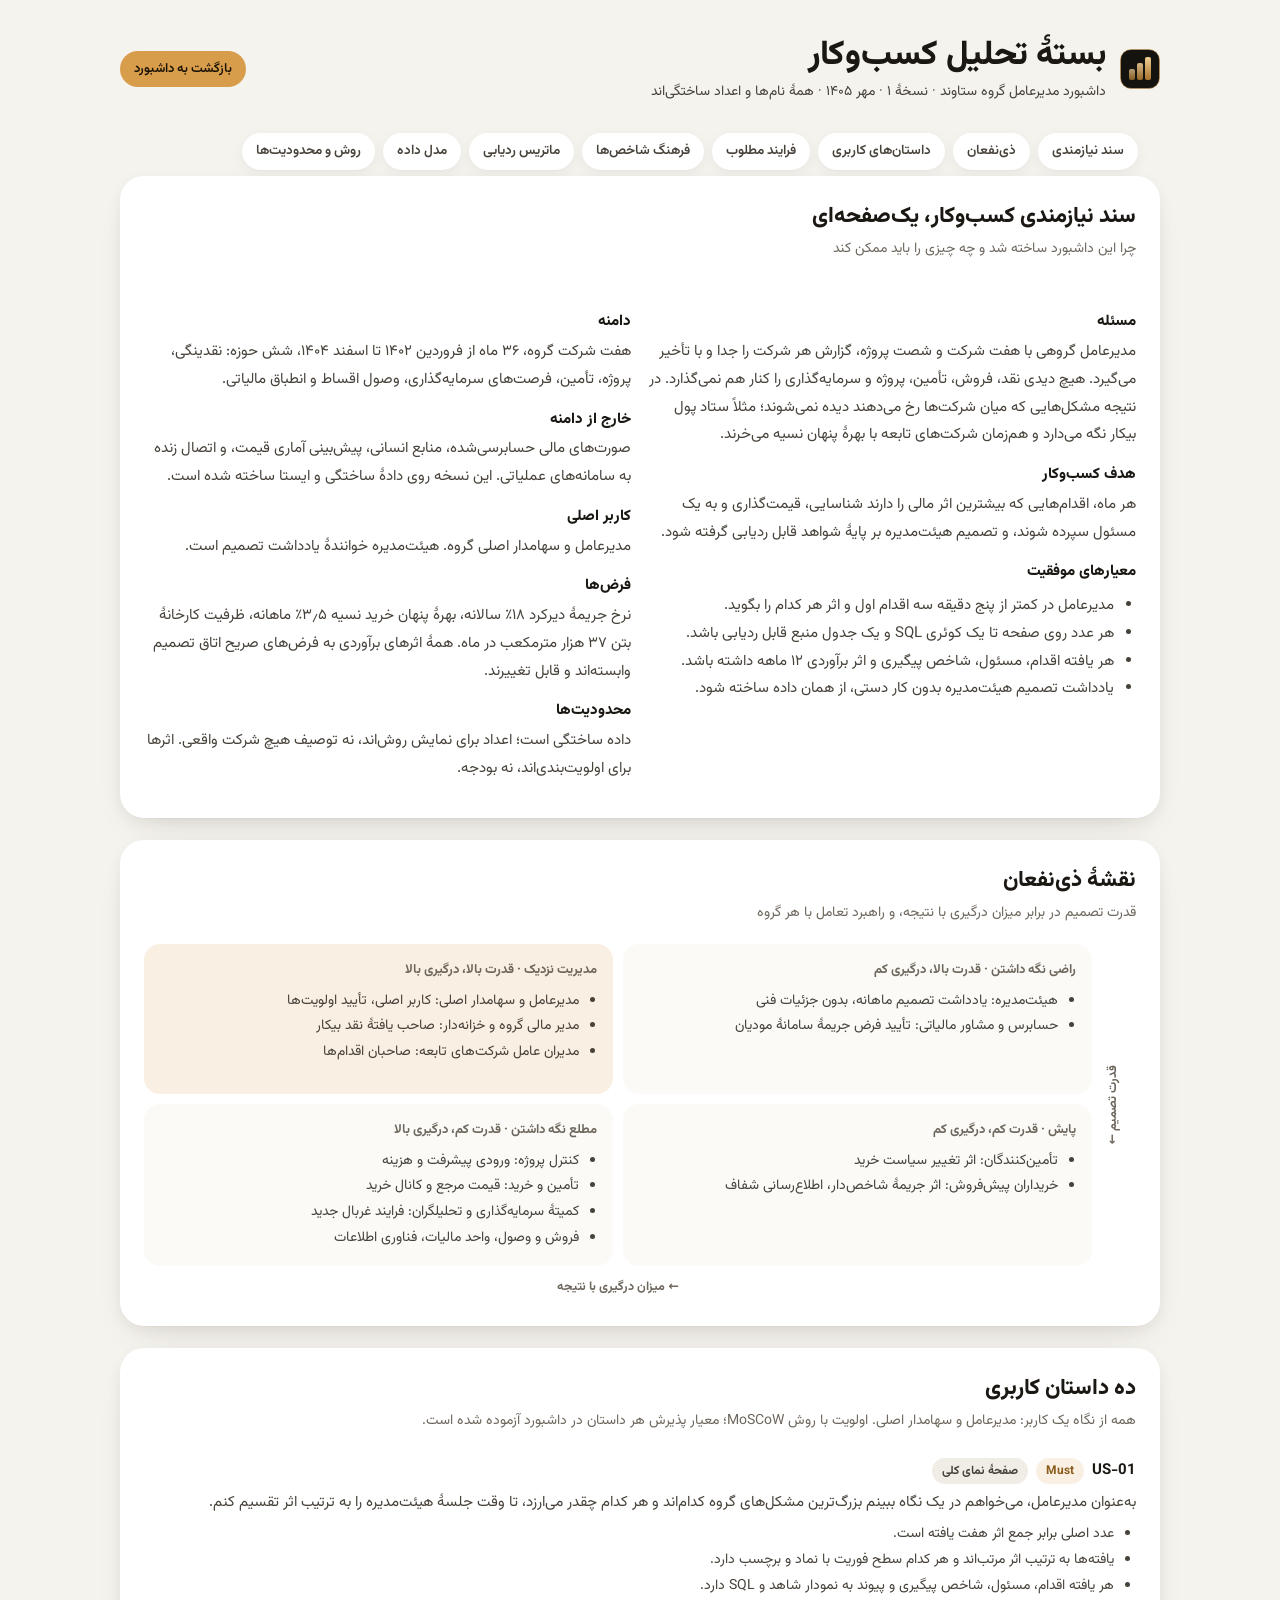
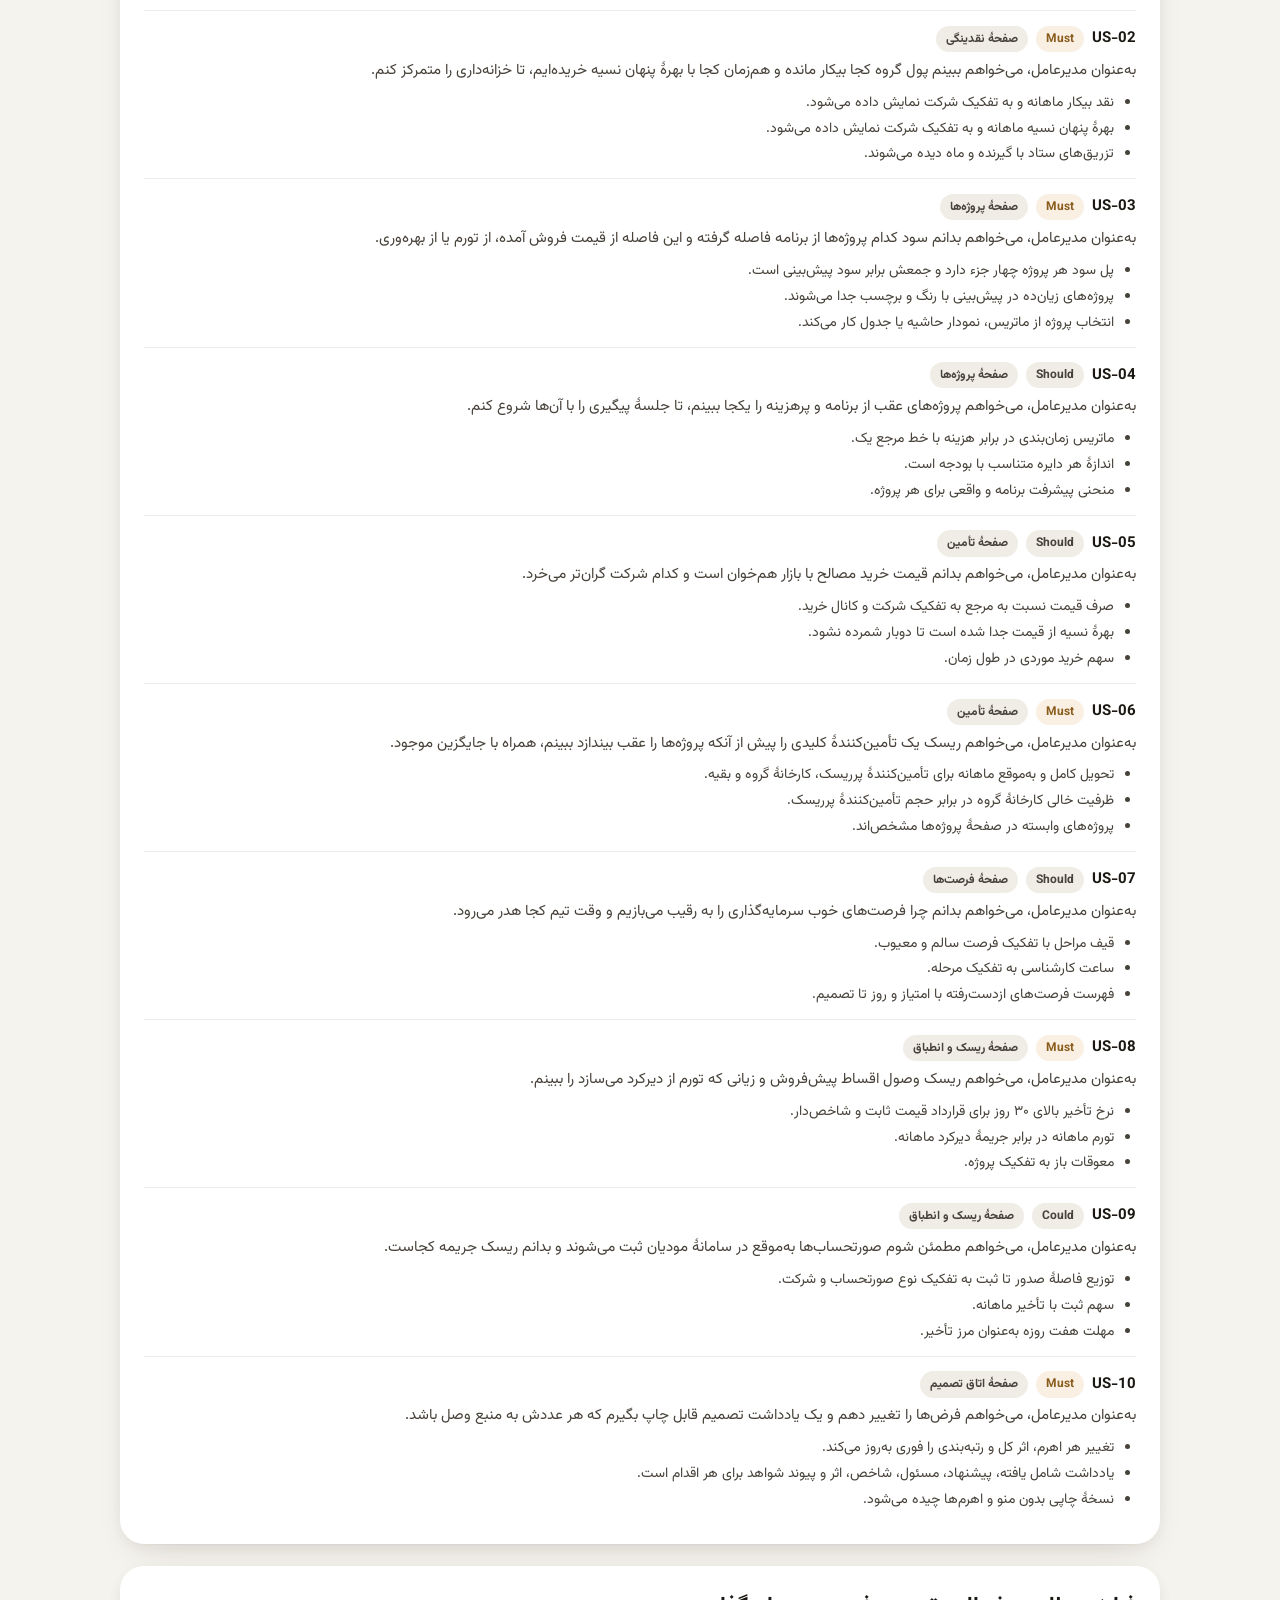
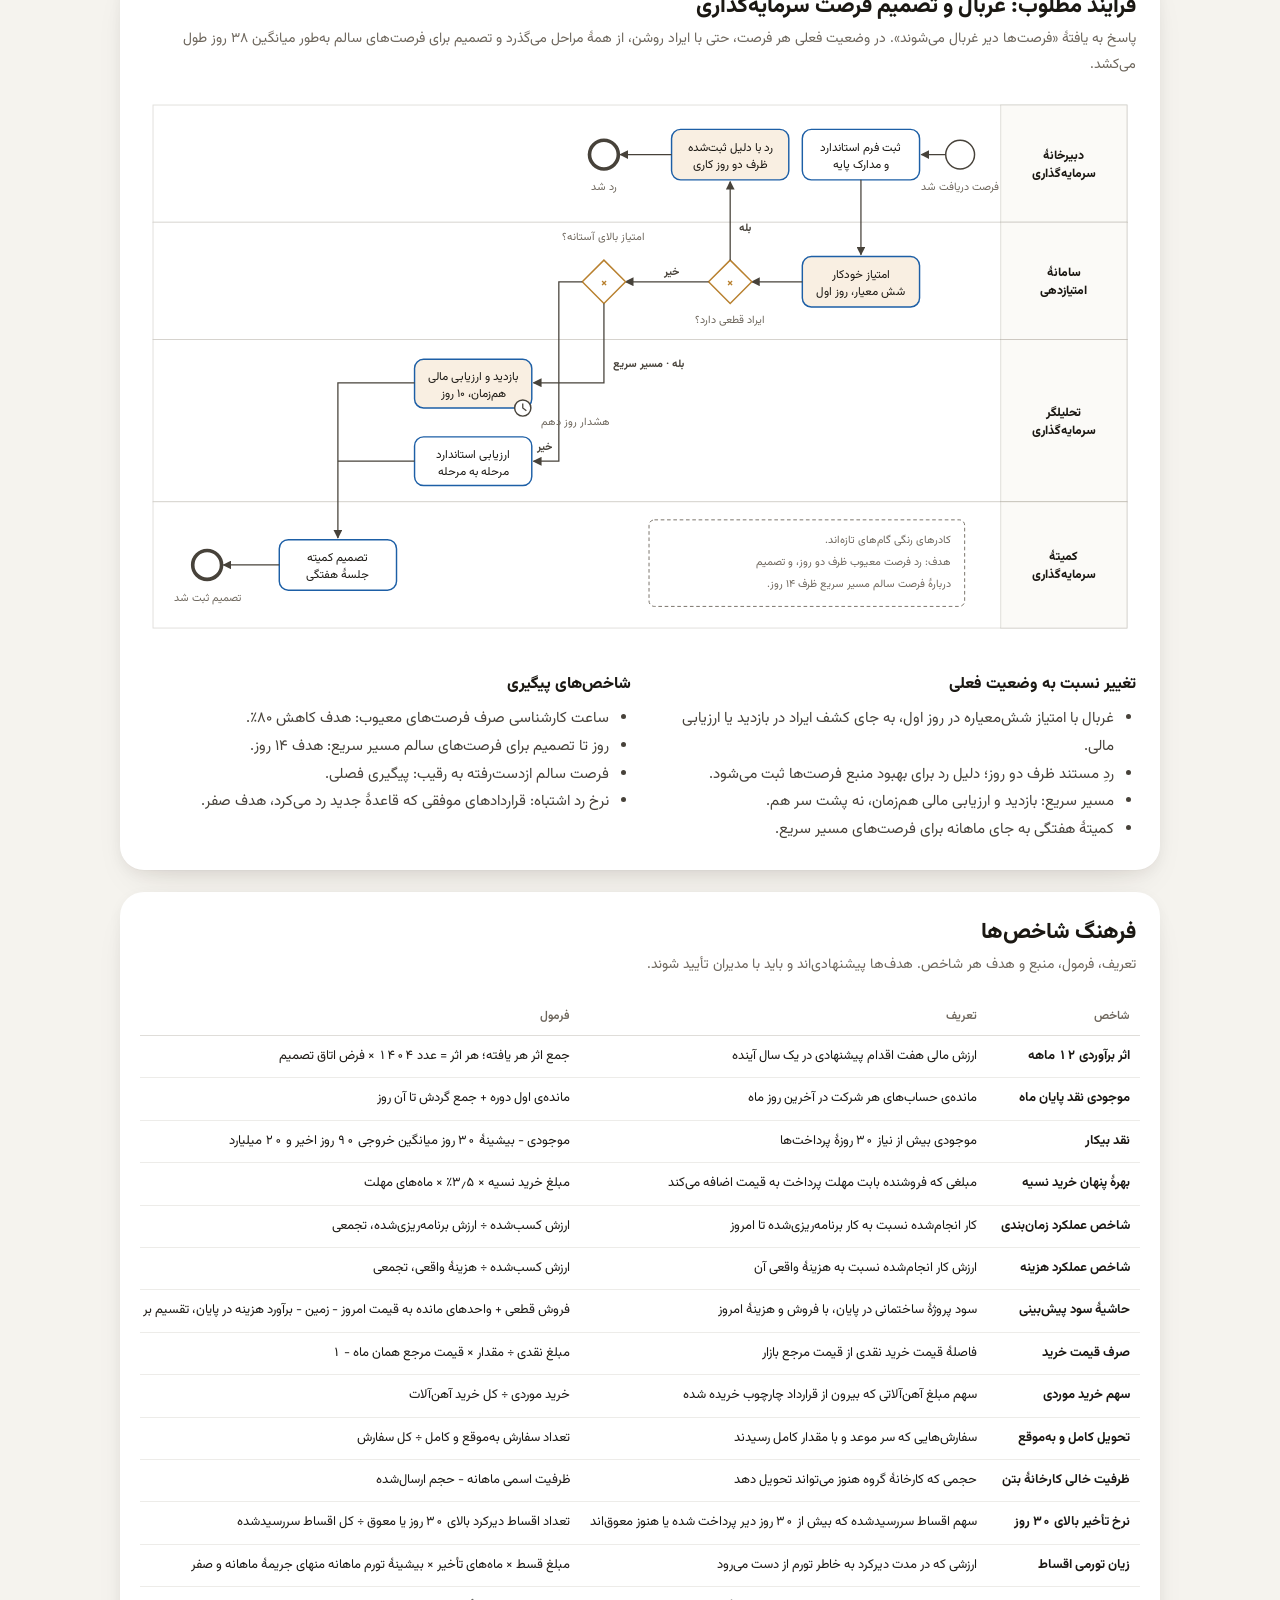
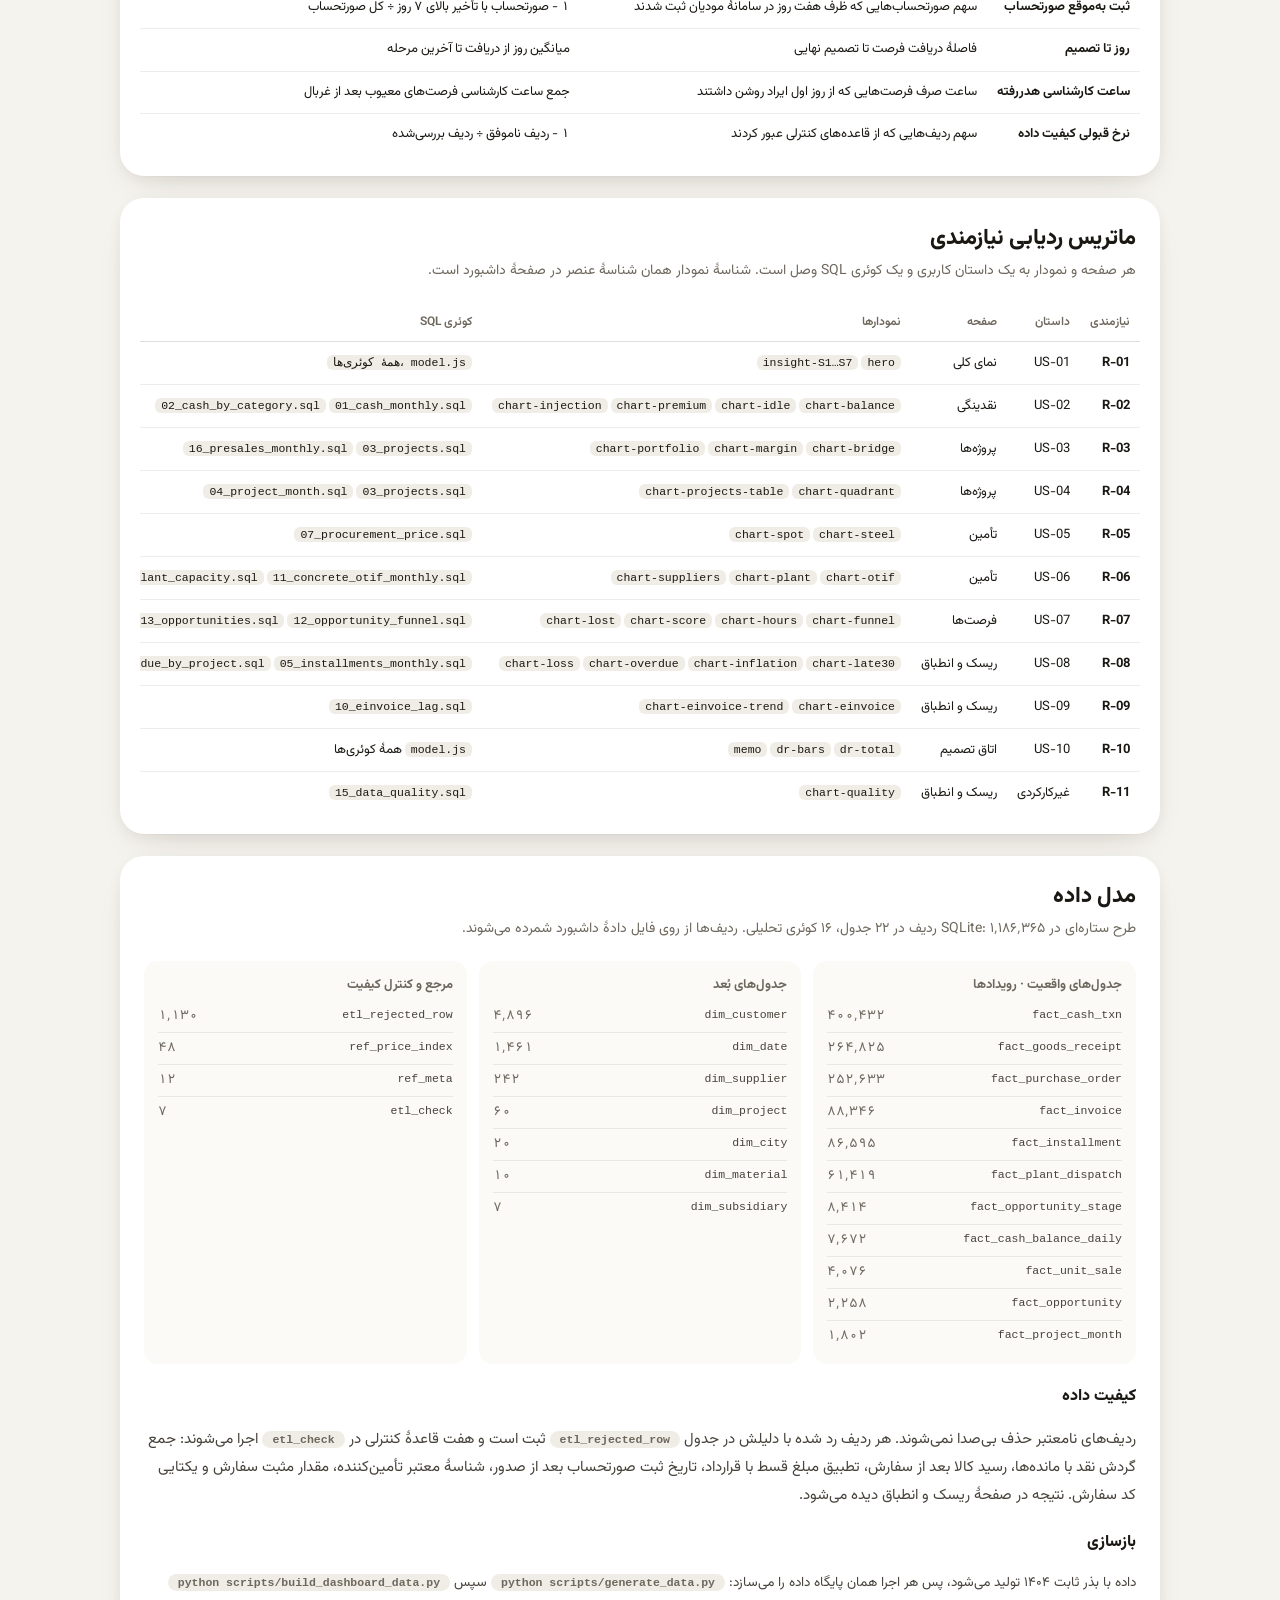
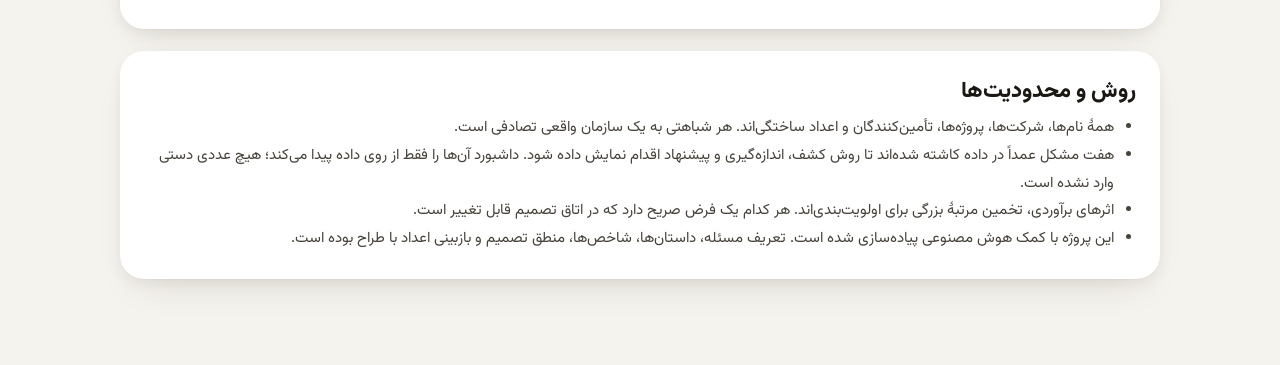
==== commit 025de6d9: "Recolour the dashboard in black and gold Gold accent and buttons with dark ink, warm ivory surfaces " ====
--- a/docs/index.html
+++ b/docs/index.html
@@ -85,7 +85,7 @@
 <body>
 <main class="doc">
   <header class="doc-top">
-    <svg class="brand-mark" viewBox="0 0 40 40" aria-hidden="true"><defs><linearGradient id="bm" x1="0" y1="1" x2="1" y2="0"><stop offset="0" stop-color="#0071e3"/><stop offset=".6" stop-color="#5e5ce6"/><stop offset="1" stop-color="#b051d6"/></linearGradient></defs><rect width="40" height="40" rx="11" fill="url(#bm)"/><rect x="9" y="20" width="6" height="11" rx="2" fill="#fff" opacity=".7"/><rect x="17" y="14" width="6" height="17" rx="2" fill="#fff" opacity=".85"/><rect x="25" y="8" width="6" height="23" rx="2" fill="#fff"/></svg>
+    <svg class="brand-mark" viewBox="0 0 40 40" aria-hidden="true"><defs><linearGradient id="bm" x1="0" y1="1" x2="0" y2="0"><stop offset="0" stop-color="#a8742a"/><stop offset="1" stop-color="#f0cf96"/></linearGradient></defs><rect x=".5" y=".5" width="39" height="39" rx="10.5" fill="#15130f" stroke="#d79d4b" stroke-opacity=".5"/><rect x="9" y="20" width="6" height="11" rx="2" fill="url(#bm)" opacity=".75"/><rect x="17" y="14" width="6" height="17" rx="2" fill="url(#bm)" opacity=".88"/><rect x="25" y="8" width="6" height="23" rx="2" fill="url(#bm)"/></svg>
     <div>
       <h1>بستهٔ تحلیل کسب‌وکار</h1>
       <p>داشبورد مدیرعامل گروه ستاوند · نسخهٔ ۱ · مهر ۱۴۰۵ · همهٔ نام‌ها و اعداد ساختگی‌اند</p>
--- a/assets/css/app.css
+++ b/assets/css/app.css
@@ -1,4 +1,4 @@
-/* Setavand executive dashboard - Apple-style design language, RTL, light & dark. */
+/* Setavand executive dashboard - Apple-style design language in black and gold, RTL, light & dark. */
 
 @font-face {
   font-family: "Vazirmatn";
@@ -7,75 +7,74 @@
   font-display: swap;
 }
 
+/* Palette: black and gold, with jewel tones for the chart series.
+   Validated with the dataviz skill's validate_palette.js: light vs #FFFFFF, dark vs #161513. */
 :root {
   color-scheme: light;
-  --page: #f5f5f7;
+  --page: #f5f3ee;
   --card: #ffffff;
-  --card-2: #fbfbfd;
-  --sunken: #f2f2f5;
-  --ink: #1d1d1f;
-  --ink-2: #424245;
-  --ink-3: #6e6e73;
-  --ink-4: #86868b;
-  --hair: rgba(0, 0, 0, 0.08);
-  --hair-strong: rgba(0, 0, 0, 0.14);
-  --grid: #ececf0;
-  --axis: #d2d2d7;
-  --accent: #0071e3;
-  --accent-ink: #0066cc;
-  --accent-btn: #0071e3;
-  --accent-soft: rgba(0, 113, 227, 0.09);
-  --seg-bg: rgba(118, 118, 128, 0.12);
+  --card-2: #fbfaf7;
+  --sunken: #f0ede6;
+  --ink: #1b1813;
+  --ink-2: #47423a;
+  --ink-3: #6e675d;
+  --ink-4: #8b8478;
+  --hair: rgba(60, 45, 20, 0.09);
+  --hair-strong: rgba(60, 45, 20, 0.16);
+  --grid: #eeeae2;
+  --axis: #d8d1c3;
+  --accent: #c18a3b;
+  --accent-ink: #8a5d1f;
+  --accent-btn: #d79d4b;
+  --on-accent: #1b1306;
+  --accent-soft: rgba(215, 157, 75, 0.16);
+  --seg-bg: rgba(120, 104, 80, 0.12);
   --seg-on: #ffffff;
-  --seg-shadow: 0 3px 8px rgba(0, 0, 0, 0.12), 0 3px 1px rgba(0, 0, 0, 0.04);
-  --sidebar: rgba(246, 246, 248, 0.78);
-  --topbar: rgba(245, 245, 247, 0.78);
-  --shadow: 0 1px 1px rgba(0, 0, 0, 0.02), 0 4px 14px rgba(0, 0, 0, 0.045), 0 18px 40px -18px rgba(0, 0, 0, 0.12);
-  --shadow-hover: 0 1px 1px rgba(0, 0, 0, 0.03), 0 10px 26px rgba(0, 0, 0, 0.08), 0 28px 60px -24px rgba(0, 0, 0, 0.2);
-  --hero-grad: linear-gradient(100deg, #0071e3 0%, #5e5ce6 55%, #b051d6 100%);
-  --hero-bg: radial-gradient(120% 140% at 100% 0%, rgba(94, 92, 230, 0.10) 0%, rgba(0, 113, 227, 0.05) 38%, rgba(255, 255, 255, 0) 70%), var(--card);
-
-  /* categorical - validated: scripts/validate_palette.js, light vs #FFFFFF */
-  --c1: #0071e3;
-  --c2: #c08a2b;
-  --c3: #5e5ce6;
-  --c4: #1e98ae;
-  --c5: #b051d6;
-  --plan: #9a9aa0;
-  --total: #48484a;
-  /* sequential (one hue, light -> dark) */
-  --q1: #cfe3fa; --q2: #9cc5f3; --q3: #5a9ee8; --q4: #1f74d6; --q5: #0b4fa3;
-
+  --seg-shadow: 0 3px 8px rgba(40, 28, 10, 0.12), 0 3px 1px rgba(40, 28, 10, 0.04);
+  --sidebar: rgba(247, 245, 240, 0.8);
+  --topbar: rgba(245, 243, 238, 0.8);
+  --shadow: 0 1px 1px rgba(40, 28, 10, 0.02), 0 4px 14px rgba(40, 28, 10, 0.05), 0 18px 40px -18px rgba(40, 28, 10, 0.14);
+  --shadow-hover: 0 1px 1px rgba(40, 28, 10, 0.03), 0 10px 26px rgba(40, 28, 10, 0.09), 0 28px 60px -24px rgba(40, 28, 10, 0.22);
+  --hero-grad: linear-gradient(100deg, #573a0d 0%, #a8742a 48%, #8a6a3e 100%);
+  --hero-bg: radial-gradient(120% 140% at 100% 0%, rgba(215, 157, 75, 0.16) 0%, rgba(215, 157, 75, 0.05) 38%, rgba(255, 255, 255, 0) 70%), var(--card);
+  /* categorical - validated: light vs #FFFFFF */
+  --c1: #1d5fa6;  /* sapphire */
+  --c2: #b8802e;  /* gold */
+  --c3: #8a3fab;  /* plum */
+  --c4: #00897b;  /* jade */
+  --c5: #c0503a;  /* terracotta */
+  --plan: #9a948a;
+  --total: #4a453d;
+  /* sequential - one hue, gold, light -> dark */
+  --q1: #d4ad6a; --q2: #bf8f45; --q3: #a2722b; --q4: #7f5619; --q5: #573a0d;
   /* status - reserved; always with an icon and a label */
   --good: #1f8a3b;     --good-soft: rgba(31, 138, 59, 0.10);
   --warning: #a35c00;  --warning-soft: rgba(255, 159, 10, 0.14);
   --serious: #c2410c;  --serious-soft: rgba(234, 88, 12, 0.11);
   --critical: #d70015; --critical-soft: rgba(255, 59, 48, 0.10);
-
   --radius: 24px;
   --radius-md: 18px;
   --radius-sm: 12px;
   --ease: cubic-bezier(0.2, 0.8, 0.2, 1);
   --sidebar-w: 264px;
 }
-
 @media (prefers-color-scheme: dark) {
   :root:not([data-theme="light"]) {
     color-scheme: dark;
-    --page: #000000; --card: #1c1c1e; --card-2: #232325; --sunken: #2c2c2e;
-    --ink: #f5f5f7; --ink-2: #d1d1d6; --ink-3: #a1a1a6; --ink-4: #8e8e93;
-    --hair: rgba(255, 255, 255, 0.08); --hair-strong: rgba(255, 255, 255, 0.16);
-    --grid: #2c2c2e; --axis: #3a3a3c;
-    --accent: #2997ff; --accent-ink: #4aa8ff; --accent-soft: rgba(41, 151, 255, 0.14);
-    --seg-bg: rgba(118, 118, 128, 0.24); --seg-on: #636366; --seg-shadow: 0 3px 8px rgba(0, 0, 0, 0.3);
-    --sidebar: rgba(22, 22, 24, 0.78); --topbar: rgba(0, 0, 0, 0.72);
-    --shadow: 0 0 0 1px rgba(255, 255, 255, 0.06); --shadow-hover: 0 0 0 1px rgba(255, 255, 255, 0.12), 0 20px 50px -20px rgba(0, 0, 0, 0.8);
-    --hero-grad: linear-gradient(100deg, #2997ff 0%, #8c89ff 55%, #d27ff5 100%);
-    --hero-bg: radial-gradient(120% 140% at 100% 0%, rgba(116, 114, 238, 0.20) 0%, rgba(41, 151, 255, 0.07) 40%, rgba(28, 28, 30, 0) 72%), var(--card);
-    /* categorical - validated in dark mode vs #1C1C1E */
-    --c1: #2a8bf2; --c2: #ba8732; --c3: #7472ee; --c4: #2a9fb4; --c5: #bb6be0;
-    --plan: #7c7c82; --total: #c7c7cc;
-    --q1: #16365c; --q2: #1d5293; --q3: #2a74c9; --q4: #5b9ff0; --q5: #a9cdf8;
+    --page: #000000; --card: #161513; --card-2: #1d1b18; --sunken: #26231f;
+    --ink: #f6f2ea; --ink-2: #d9d2c5; --ink-3: #a8a092; --ink-4: #8f887b;
+    --hair: rgba(255, 240, 215, 0.08); --hair-strong: rgba(255, 240, 215, 0.16);
+    --grid: #26231f; --axis: #3a362f;
+    --accent: #d79d4b; --accent-ink: #e3b46c; --accent-btn: #d79d4b; --on-accent: #1b1306; --accent-soft: rgba(215, 157, 75, 0.16);
+    --seg-bg: rgba(160, 140, 110, 0.2); --seg-on: #4a443b; --seg-shadow: 0 3px 8px rgba(0, 0, 0, 0.3);
+    --sidebar: rgba(14, 13, 11, 0.8); --topbar: rgba(0, 0, 0, 0.72);
+    --shadow: 0 0 0 1px rgba(255, 240, 215, 0.07); --shadow-hover: 0 0 0 1px rgba(215, 157, 75, 0.3), 0 20px 50px -20px rgba(0, 0, 0, 0.8);
+    --hero-grad: linear-gradient(100deg, #f3d7a3 0%, #d79d4b 50%, #b8864a 100%);
+    --hero-bg: radial-gradient(120% 140% at 100% 0%, rgba(215, 157, 75, 0.20) 0%, rgba(215, 157, 75, 0.06) 40%, rgba(22, 21, 19, 0) 72%), var(--card);
+    /* categorical - validated in dark mode vs #161513 */
+    --c1: #3b7ccc; --c2: #bb8638; --c3: #a35bc5; --c4: #12988a; --c5: #cf6049;
+    --plan: #7d776d; --total: #d0c9bc;
+    --q1: #6b4f22; --q2: #8f6a2f; --q3: #b5873d; --q4: #d6aa62; --q5: #f0d39f;
     --good: #32d74b; --good-soft: rgba(50, 215, 75, 0.14);
     --warning: #ffb340; --warning-soft: rgba(255, 179, 64, 0.15);
     --serious: #ff8a4c; --serious-soft: rgba(255, 138, 76, 0.15);
@@ -84,25 +83,24 @@
 }
 :root[data-theme="dark"] {
   color-scheme: dark;
-  --page: #000000; --card: #1c1c1e; --card-2: #232325; --sunken: #2c2c2e;
-  --ink: #f5f5f7; --ink-2: #d1d1d6; --ink-3: #a1a1a6; --ink-4: #8e8e93;
-  --hair: rgba(255, 255, 255, 0.08); --hair-strong: rgba(255, 255, 255, 0.16);
-  --grid: #2c2c2e; --axis: #3a3a3c;
-  --accent: #2997ff; --accent-ink: #4aa8ff; --accent-soft: rgba(41, 151, 255, 0.14);
-  --seg-bg: rgba(118, 118, 128, 0.24); --seg-on: #636366; --seg-shadow: 0 3px 8px rgba(0, 0, 0, 0.3);
-  --sidebar: rgba(22, 22, 24, 0.78); --topbar: rgba(0, 0, 0, 0.72);
-  --shadow: 0 0 0 1px rgba(255, 255, 255, 0.06); --shadow-hover: 0 0 0 1px rgba(255, 255, 255, 0.12), 0 20px 50px -20px rgba(0, 0, 0, 0.8);
-  --hero-grad: linear-gradient(100deg, #2997ff 0%, #8c89ff 55%, #d27ff5 100%);
-  --hero-bg: radial-gradient(120% 140% at 100% 0%, rgba(116, 114, 238, 0.20) 0%, rgba(41, 151, 255, 0.07) 40%, rgba(28, 28, 30, 0) 72%), var(--card);
-  --c1: #2a8bf2; --c2: #ba8732; --c3: #7472ee; --c4: #2a9fb4; --c5: #bb6be0;
-  --plan: #7c7c82; --total: #c7c7cc;
-  --q1: #16365c; --q2: #1d5293; --q3: #2a74c9; --q4: #5b9ff0; --q5: #a9cdf8;
+  --page: #000000; --card: #161513; --card-2: #1d1b18; --sunken: #26231f;
+  --ink: #f6f2ea; --ink-2: #d9d2c5; --ink-3: #a8a092; --ink-4: #8f887b;
+  --hair: rgba(255, 240, 215, 0.08); --hair-strong: rgba(255, 240, 215, 0.16);
+  --grid: #26231f; --axis: #3a362f;
+  --accent: #d79d4b; --accent-ink: #e3b46c; --accent-btn: #d79d4b; --on-accent: #1b1306; --accent-soft: rgba(215, 157, 75, 0.16);
+  --seg-bg: rgba(160, 140, 110, 0.2); --seg-on: #4a443b; --seg-shadow: 0 3px 8px rgba(0, 0, 0, 0.3);
+  --sidebar: rgba(14, 13, 11, 0.8); --topbar: rgba(0, 0, 0, 0.72);
+  --shadow: 0 0 0 1px rgba(255, 240, 215, 0.07); --shadow-hover: 0 0 0 1px rgba(215, 157, 75, 0.3), 0 20px 50px -20px rgba(0, 0, 0, 0.8);
+  --hero-grad: linear-gradient(100deg, #f3d7a3 0%, #d79d4b 50%, #b8864a 100%);
+  --hero-bg: radial-gradient(120% 140% at 100% 0%, rgba(215, 157, 75, 0.20) 0%, rgba(215, 157, 75, 0.06) 40%, rgba(22, 21, 19, 0) 72%), var(--card);
+  --c1: #3b7ccc; --c2: #bb8638; --c3: #a35bc5; --c4: #12988a; --c5: #cf6049;
+  --plan: #7d776d; --total: #d0c9bc;
+  --q1: #6b4f22; --q2: #8f6a2f; --q3: #b5873d; --q4: #d6aa62; --q5: #f0d39f;
   --good: #32d74b; --good-soft: rgba(50, 215, 75, 0.14);
   --warning: #ffb340; --warning-soft: rgba(255, 179, 64, 0.15);
   --serious: #ff8a4c; --serious-soft: rgba(255, 138, 76, 0.15);
   --critical: #ff6961; --critical-soft: rgba(255, 105, 97, 0.15);
 }
-
 *, *::before, *::after { box-sizing: border-box; }
 html { -webkit-text-size-adjust: 100%; }
 body {
@@ -200,7 +198,7 @@
 }
 .btn:hover { background: var(--hair-strong); }
 .btn:active { transform: scale(0.97); }
-.btn.primary { background: var(--accent-btn); color: #fff; }
+.btn.primary { background: var(--accent-btn); color: var(--on-accent); }
 .btn.primary:hover { filter: brightness(1.08); }
 .btn svg { width: 15px; height: 15px; stroke: currentColor; fill: none; stroke-width: 1.8; stroke-linecap: round; stroke-linejoin: round; }
 .chip { font-size: 12px; font-weight: 600; color: var(--ink-3); background: var(--sunken); border-radius: 999px; padding: 2px 10px; white-space: nowrap; }
@@ -380,7 +378,7 @@
 .switch input { position: absolute; opacity: 0; inset: 0; cursor: pointer; z-index: 1; margin: 0; }
 .switch span { position: absolute; inset: 0; border-radius: 16px; background: var(--seg-bg); transition: background-color 0.25s var(--ease); }
 .switch span::after { content: ""; position: absolute; top: 2px; right: 2px; width: 27px; height: 27px; border-radius: 50%; background: #fff; box-shadow: 0 3px 8px rgba(0, 0, 0, 0.15); transition: transform 0.25s var(--ease); }
-.switch input:checked + span { background: var(--good); }
+.switch input:checked + span { background: var(--accent-btn); }
 .switch input:checked + span::after { transform: translateX(-20px); }
 .lever-group { font-size: 12px; font-weight: 800; color: var(--ink-3); margin: 14px 0 0; }
 .lever-group:first-child { margin-top: 0; }
